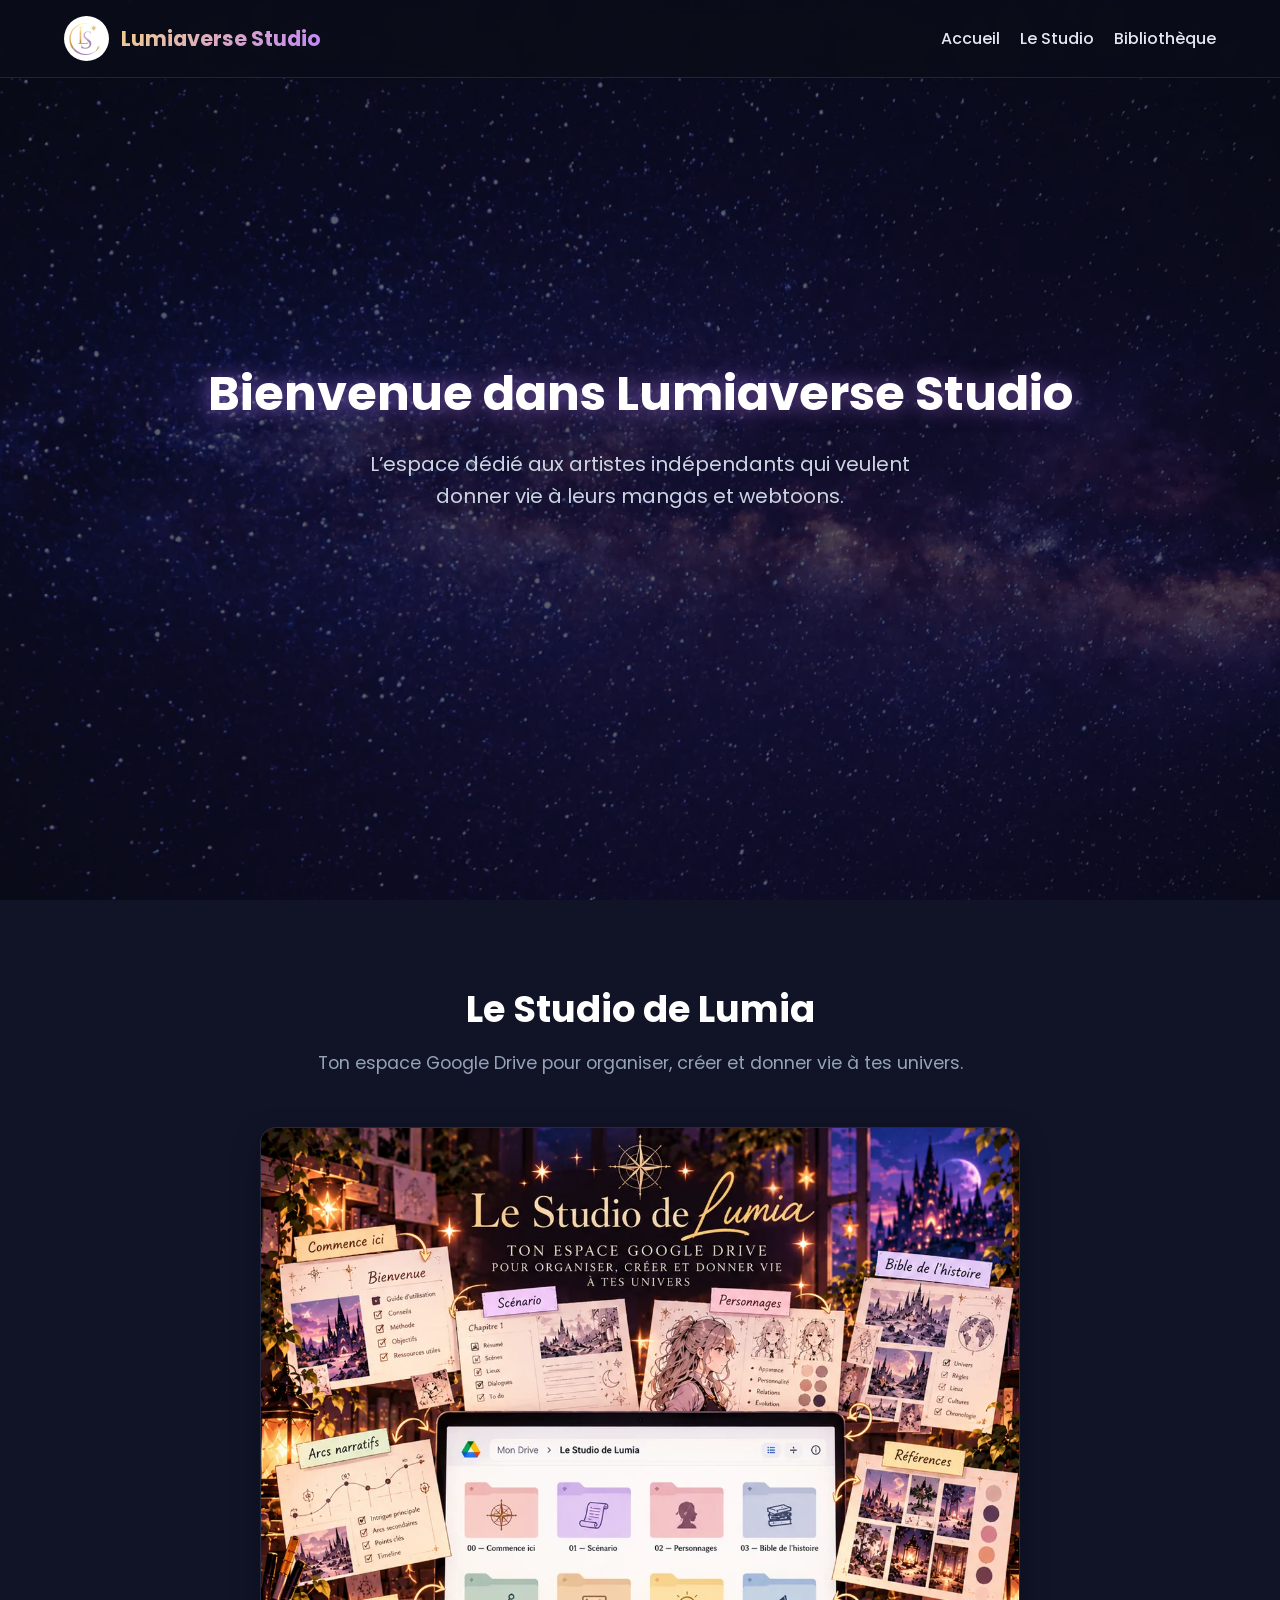
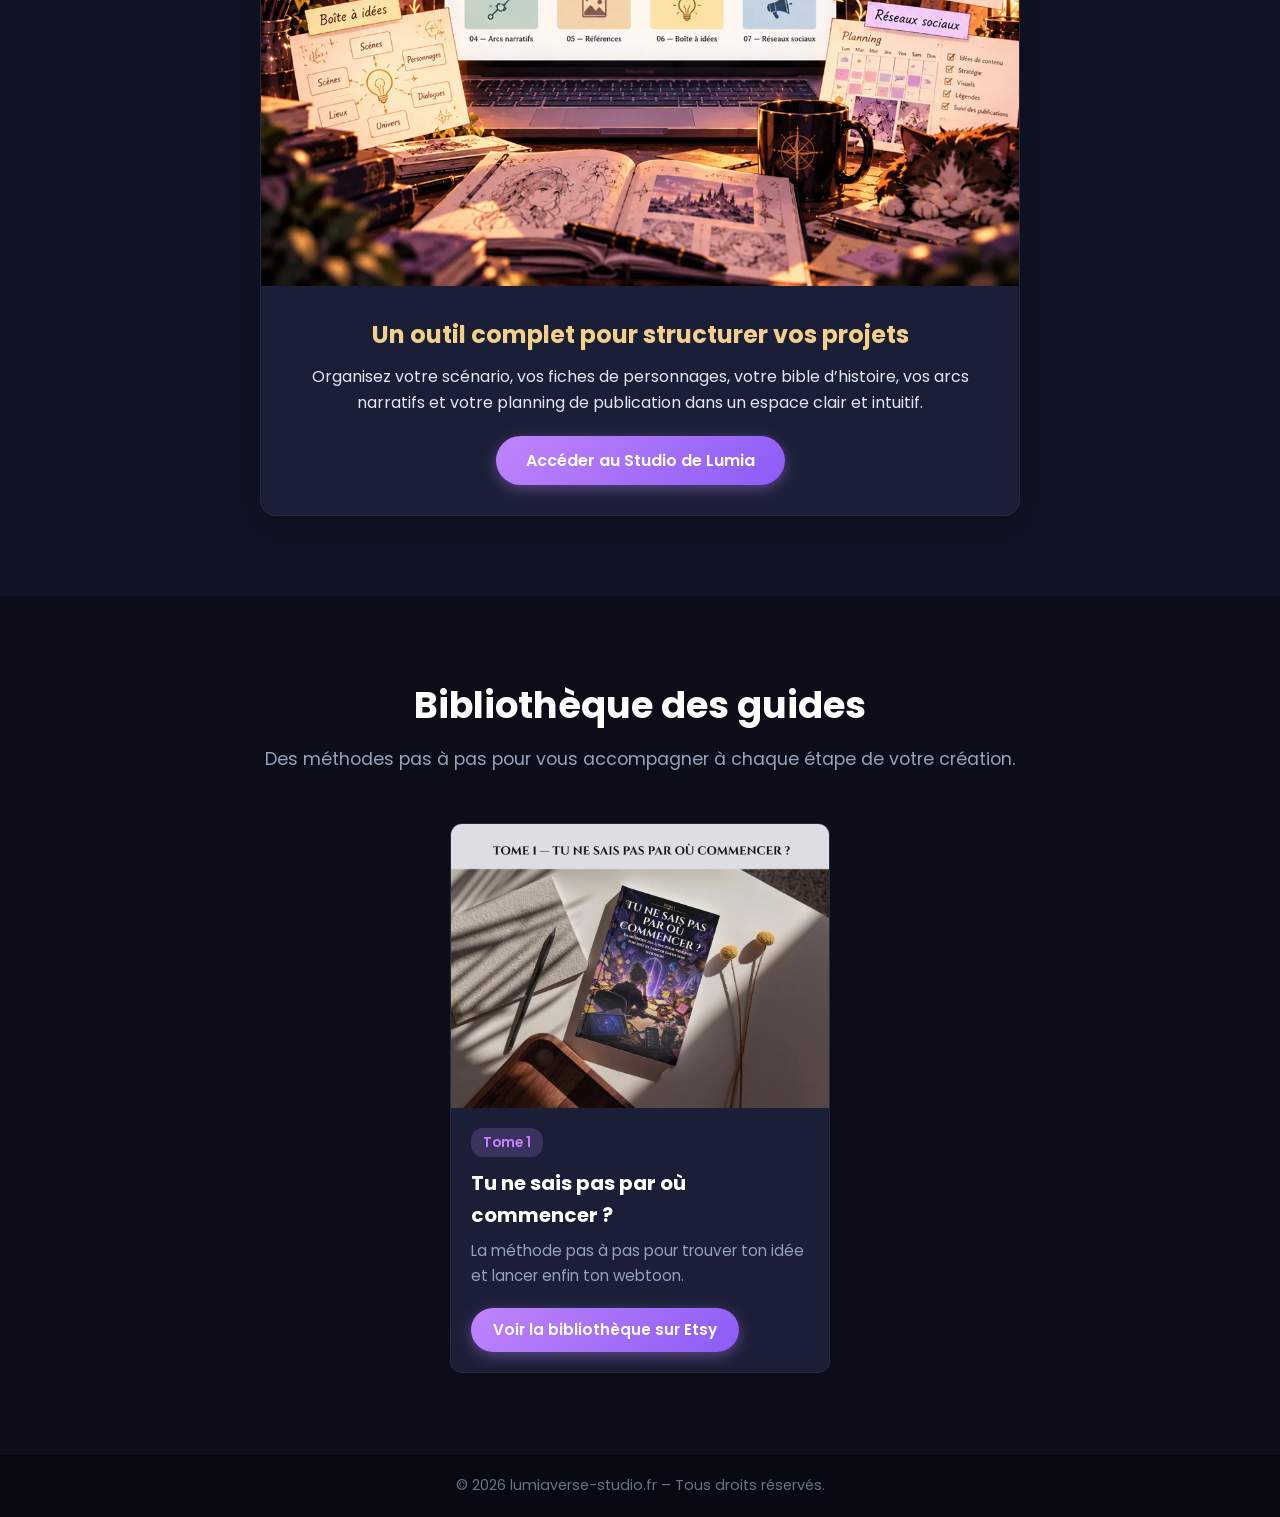
==== index.html @ 900a6fcc "Update index.html" ====
<!DOCTYPE html>
<html lang="fr">

<head>
  
<meta charset="UTF-8">
<meta name="viewport" content="width=device-width, initial-scale=1, viewport-fit=cover">
<title>Lumiaverse Studio – Ressources pour créateurs de manga et webtoon</title>
  <!-- Ligne à ajouter pour changer le favicon -->
<link rel="icon" type="image/png" href="Logo_Lumiaverse-Studio.png">
  <!-- ... le reste de vos styles ... -->
<link rel="preconnect" href="https://fonts.googleapis.com">
<link rel="preconnect" href="https://fonts.gstatic.com" crossorigin>
<link href="https://fonts.googleapis.com/css2?family=Poppins:wght@300;400;600;700&display=swap" rel="stylesheet">
<style>
/* Réinitialisation et styles de base */
* {
    margin: 0;
    padding: 0;
    box-sizing: border-box;
}

html { scroll-behavior: smooth; scroll-padding-top: 80px; }

body {
    font-family: 'Poppins', sans-serif;
    background-color: #0b0d19;
    color: #e2e8f0;
    line-height: 1.6;
}

/* En-tête */
.navbar {
    display: flex;
    justify-content: space-between;
    align-items: center;
    padding: 1rem 5%;
    padding-top: calc(1rem + env(safe-area-inset-top, 0px));
    background-color: rgba(11, 13, 25, 0.9);
    position: fixed;
    top: 0;
    width: 100%;
    z-index: 1000;
    backdrop-filter: blur(8px);
    border-bottom: 1px solid rgba(255, 255, 255, 0.1);
}

.logo-container {
    display: flex;
    align-items: center;
    gap: 12px;
}

.logo-img {
    background: #ffffff;
    width: 45px;
    height: 45px;
    border-radius: 50%;
    object-fit: cover;
}

.logo-text {
    font-size: 1.3rem;
    font-weight: 700;
    background: linear-gradient(135deg, #f3d08a, #c084fc);
    -webkit-background-clip: text;
    -webkit-text-fill-color: transparent;
}

.navbar nav ul {
    display: flex;
    list-style: none;
    gap: 20px;
}

.navbar nav a {
    color: #e2e8f0;
    text-decoration: none;
    font-weight: 500;
    transition: color 0.3s;
}

.navbar nav a:hover {
    color: #f3d08a;
}

/* Section Hero / Fond d'écran */
.hero-section {
    background-image: url('[data-uri]');
    background-size: cover;
    background-position: center;
    height: 100vh;
    display: flex;
    align-items: center;
    justify-content: center;
    position: relative;
    text-align: center;
}

.hero-overlay {
    background: rgba(11, 13, 25, 0.65);
    width: 100%;
    height: 100%;
    display: flex;
    align-items: center;
    justify-content: center;
    padding: 0 20px;
}

.hero-content h1 {
    font-size: 3rem;
    margin-bottom: 1rem;
    color: #ffffff;
    text-shadow: 0 0 20px rgba(192, 132, 252, 0.5);
}

.hero-content p {
    font-size: 1.25rem;
    max-width: 600px;
    margin: 0 auto 2rem auto;
    color: #cbd5e1;
}

.btn-primary {
    display: inline-block;
    padding: 12px 30px;
    background: linear-gradient(135deg, #c084fc, #8b5cf6);
    color: #ffffff;
    text-decoration: none;
    border-radius: 25px;
    font-weight: 600;
    box-shadow: 0 4px 15px rgba(192, 132, 252, 0.4);
    transition: transform 0.3s, box-shadow 0.3s;
}

.btn-primary:hover {
    transform: translateY(-2px);
    box-shadow: 0 6px 20px rgba(192, 132, 252, 0.6);
}

/* Layout général */
.container {
    max-width: 1200px;
    margin: 0 auto;
    padding: 80px 20px;
}

.section-title {
    text-align: center;
    margin-bottom: 50px;
}

.section-title h2 {
    font-size: 2.3rem;
    color: #ffffff;
    margin-bottom: 10px;
}

.section-title p {
    color: #94a3b8;
    font-size: 1.1rem;
}

/* Section Studio de Lumia */
.studio-section {
    background-color: #111427;
}

.studio-card {
    background: #1a1e36;
    border-radius: 16px;
    overflow: hidden;
    box-shadow: 0 10px 30px rgba(0, 0, 0, 0.3);
    border: 1px solid rgba(255, 255, 255, 0.05);
}

.studio-img {
    width: 100%;
    height: auto;
    display: block;
}

.studio-desc {
    padding: 30px;
    text-align: center;
}

.studio-desc h3 {
    font-size: 1.5rem;
    color: #f3d08a;
    margin-bottom: 10px;
}

/* Section Bibliothèque */
.books-grid {
    display: flex;
    justify-content: center;
    gap: 30px;
    flex-wrap: wrap;
}

.book-card {
    background: #1a1e36;
    border-radius: 12px;
    overflow: hidden;
    max-width: 380px;
    border: 1px solid rgba(255, 255, 255, 0.05);
    transition: transform 0.3s;
}

.book-card:hover {
    transform: translateY(-5px);
}

.book-img-wrapper {
    width: 100%;
    overflow: hidden;
}

.book-img {
    width: 100%;
    height: auto;
    display: block;
}

.book-info {
    padding: 20px;
}

.book-tag {
    display: inline-block;
    background-color: rgba(192, 132, 252, 0.2);
    color: #c084fc;
    padding: 4px 12px;
    border-radius: 12px;
    font-size: 0.85rem;
    margin-bottom: 10px;
    font-weight: 600;
}

.book-info h3 {
    font-size: 1.25rem;
    color: #ffffff;
    margin-bottom: 8px;
}

.book-info p {
    color: #94a3b8;
    font-size: 0.95rem;
}

/* Footer */
footer {
    text-align: center;
    padding: 20px;
    background-color: #070811;
    color: #64748b;
    font-size: 0.9rem;
    border-top: 1px solid rgba(255, 255, 255, 0.05);
}

:root { box-sizing: border-box; }
.library-section { background-color: #0b0d19; }
.studio-card { max-width: 760px; margin: 0 auto; }
a:focus-visible { outline: 2px solid #f3d08a; outline-offset: 3px; }

@media (max-width: 640px) {
    .logo-text { display: none; }
    .navbar nav ul { gap: 14px; font-size: 0.9rem; }
    .hero-content h1 { font-size: 2.1rem; }
    .hero-content p { font-size: 1.05rem; }
    .container { padding: 60px 16px; }
    .section-title h2 { font-size: 1.8rem; }
}
@media (prefers-reduced-motion: reduce) {
    html { scroll-behavior: auto; }
    * { transition: none !important; }
}

.btn-cta { margin-top: 20px; }
.book-info .btn-cta { padding: 10px 22px; font-size: 0.95rem; }
</style>
</head>
<body>
<header class="navbar">
<!-- logo tête --> 
      <div class="logo-container">
    <img src="[data-uri]" alt="Logo Lumiaverse Studio" class="logo-img">
    <span class="logo-text">Lumiaverse Studio</span>
  </div>
  <nav>
    <ul>
      <li><a href="#accueil">Accueil</a></li>
      <li><a href="#studio">Le Studio</a></li>
      <li><a href="#bibliotheque">Bibliothèque</a></li>
    </ul>
  </nav>
</header>

<section id="accueil" class="hero-section">
  <div class="hero-overlay">
    <div class="hero-content">
      <h1>Bienvenue dans Lumiaverse Studio</h1>
      <p>L’espace dédié aux artistes indépendants qui veulent donner vie à leurs mangas et webtoons.</p>
    </div>
  </div>
</section>

<section id="studio" class="studio-section">
  <div class="container">
    <div class="section-title">
      <h2>Le Studio de Lumia</h2>
      <p>Ton espace Google Drive pour organiser, créer et donner vie à tes univers.</p>
    </div>
    <div class="studio-card">
      <img src="[data-uri]" alt="Le Studio de Lumia : dossiers Google Drive pour le scénario, les personnages, la bible de l’histoire et les références" class="studio-img" loading="lazy">
      <div class="studio-desc">
        <h3>Un outil complet pour structurer vos projets</h3>
        <p>Organisez votre scénario, vos fiches de personnages, votre bible d’histoire, vos arcs narratifs et votre planning de publication dans un espace clair et intuitif.</p>
        <a href="https://lumiaverse-studio.systeme.io/b69e0496-dc5f0b18" class="btn-primary btn-cta" target="_blank" rel="noopener">Accéder au Studio de Lumia</a>
      </div>
    </div>
  </div>
</section>

<section id="bibliotheque" class="library-section">
  <div class="container">
    <div class="section-title">
      <h2>Bibliothèque des guides</h2>
      <p>Des méthodes pas à pas pour vous accompagner à chaque étape de votre création.</p>
    </div>
    <div class="books-grid">
      <div class="book-card">
        <div class="book-img-wrapper">
          <img src="[data-uri]" alt="Tome 1 : Tu ne sais pas par où commencer ?" class="book-img" loading="lazy">
        </div>
        <div class="book-info">
          <span class="book-tag">Tome 1</span>
          <h3>Tu ne sais pas par où commencer ?</h3>
          <p>La méthode pas à pas pour trouver ton idée et lancer enfin ton webtoon.</p>
          <a href="https://www.etsy.com/fr/shop/LumiaverseAcademy?ref=shop_profile&amp;listing_id=4604335558" class="btn-primary btn-cta" target="_blank" rel="noopener">Voir la bibliothèque sur Etsy</a>
        </div>
      </div>
    </div>
  </div>
</section>

<footer>
  <p>&copy; 2026 lumiaverse-studio.fr – Tous droits réservés.</p>
</footer>
</body>
</html>
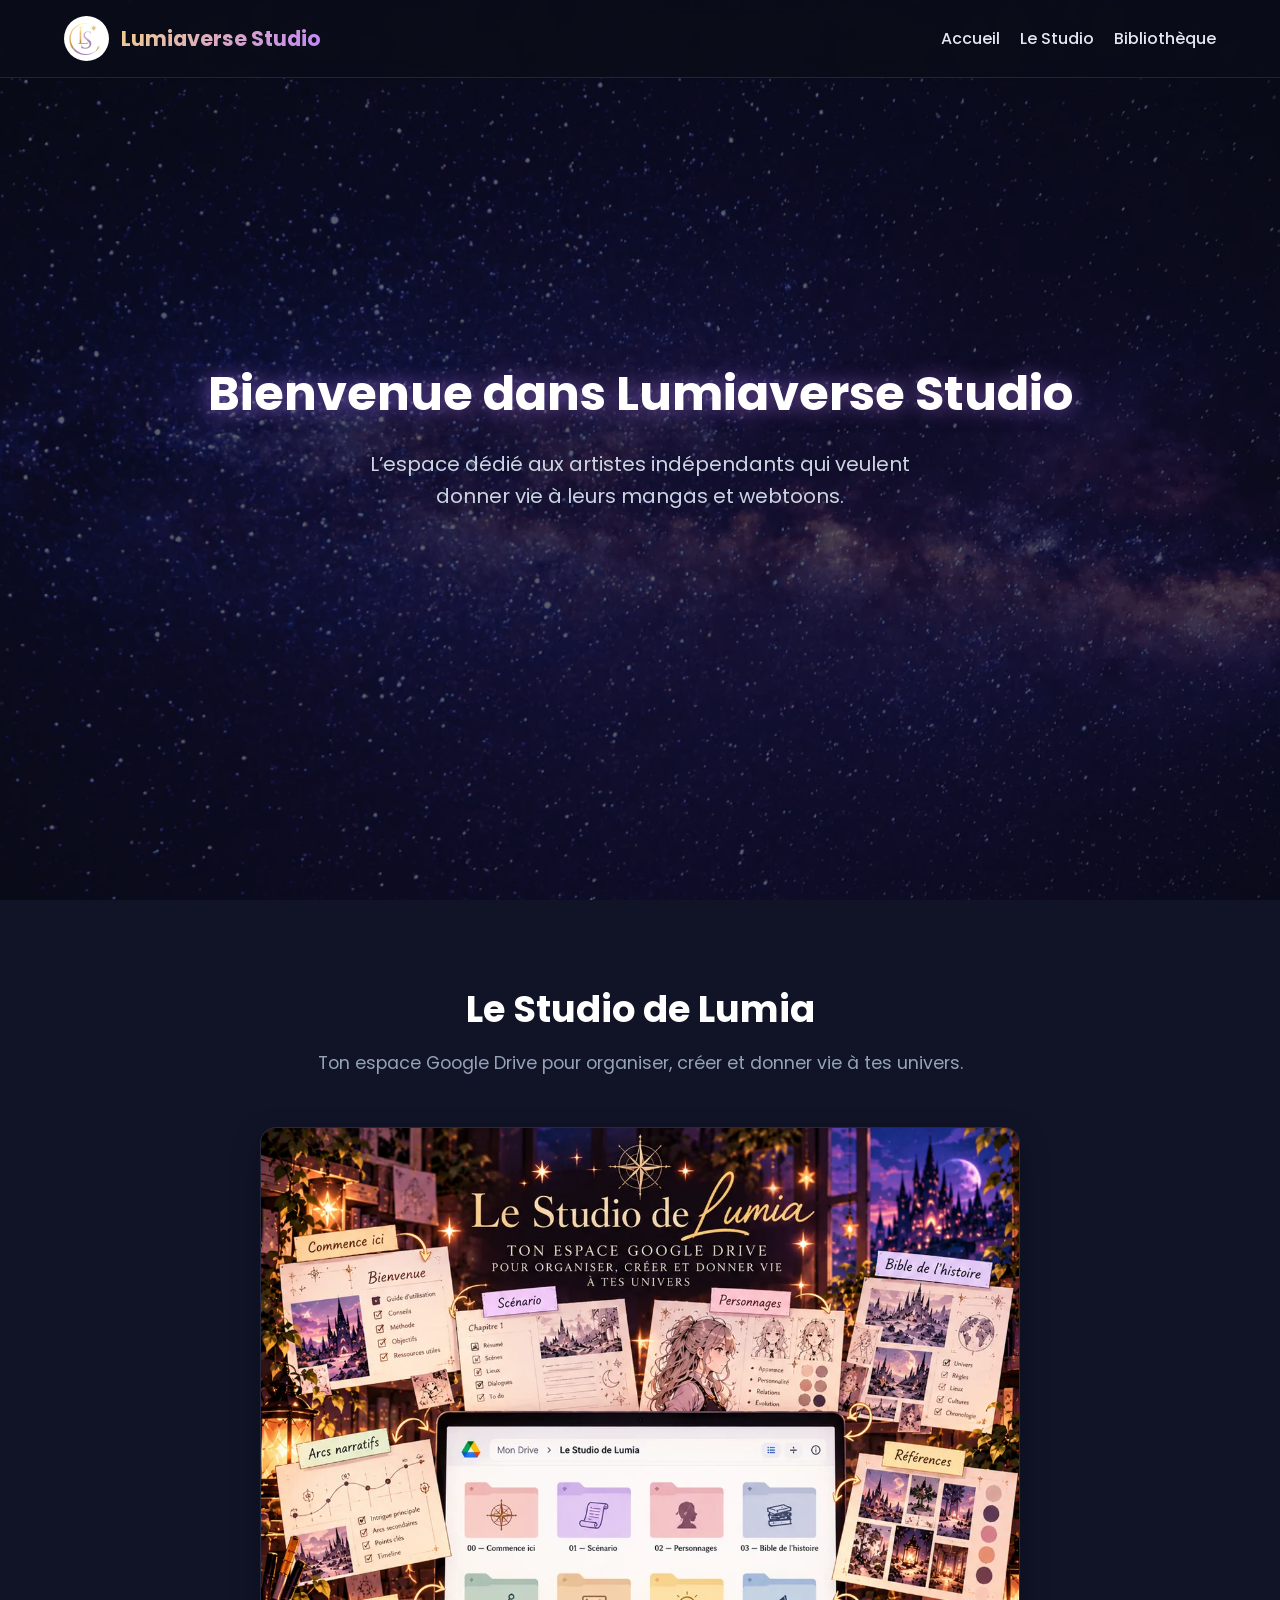
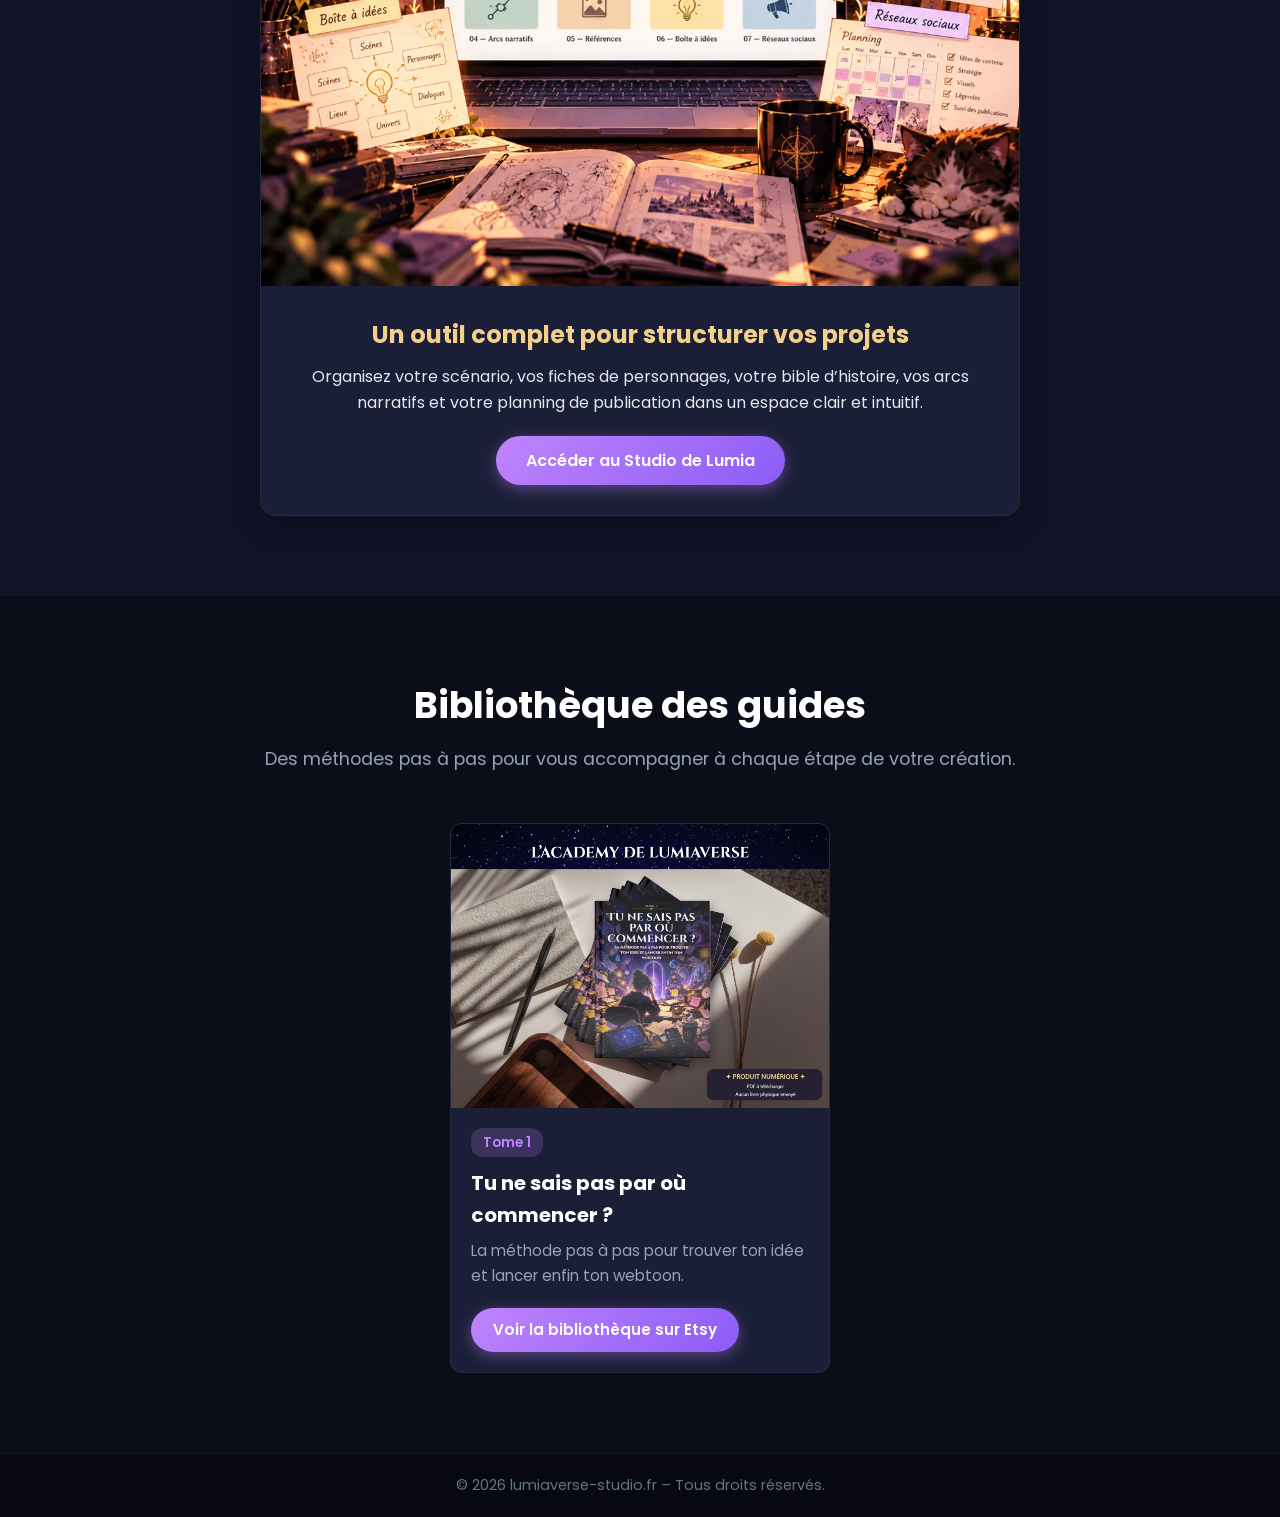
==== commit 1d00a79e: "Update index.html" ====
--- a/index.html
+++ b/index.html
@@ -332,7 +332,7 @@
     <div class="books-grid">
       <div class="book-card">
         <div class="book-img-wrapper">
-          <img src="[data-uri]" alt="Tome 1 : Tu ne sais pas par où commencer ?" class="book-img" loading="lazy">
+          <img src="L-Academy-Lumiaverse.png" alt="Tome 1 : Tu ne sais pas par où commencer ?" class="book-img" loading="lazy">
         </div>
         <div class="book-info">
           <span class="book-tag">Tome 1</span>
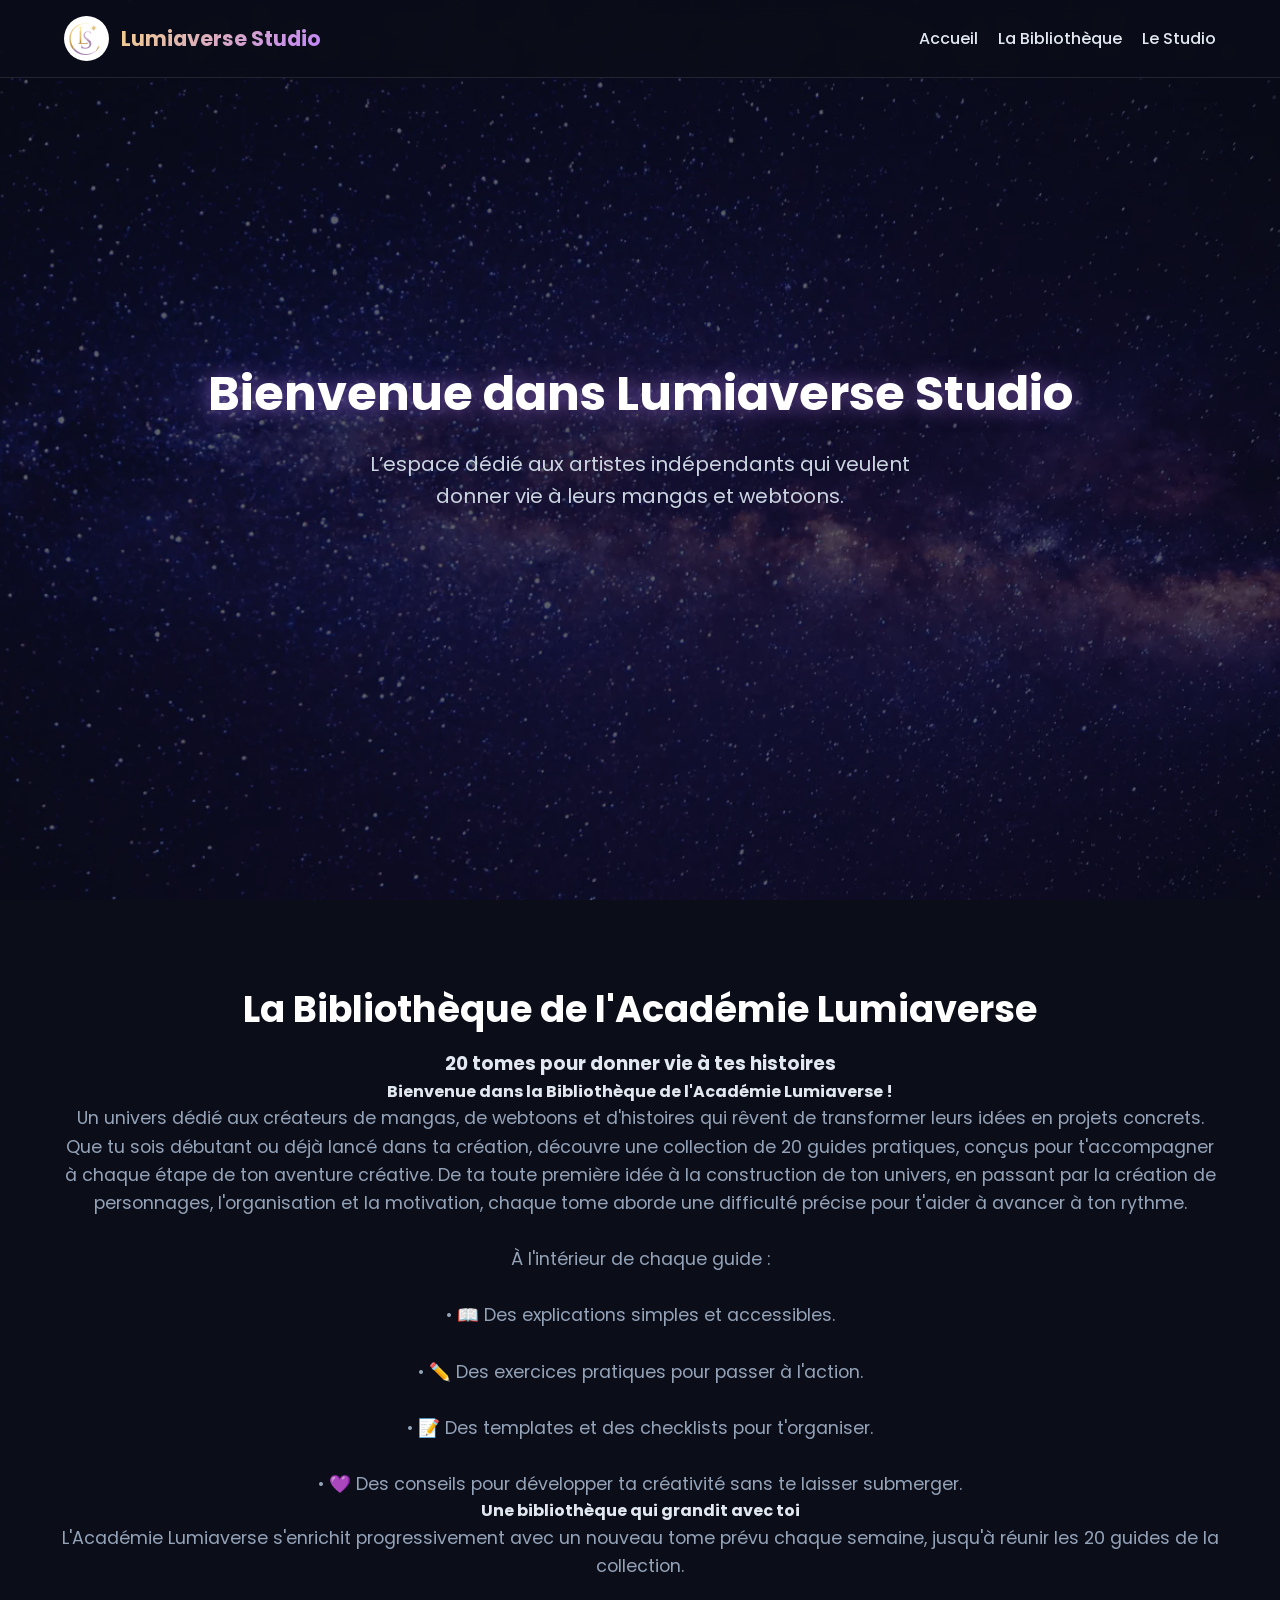
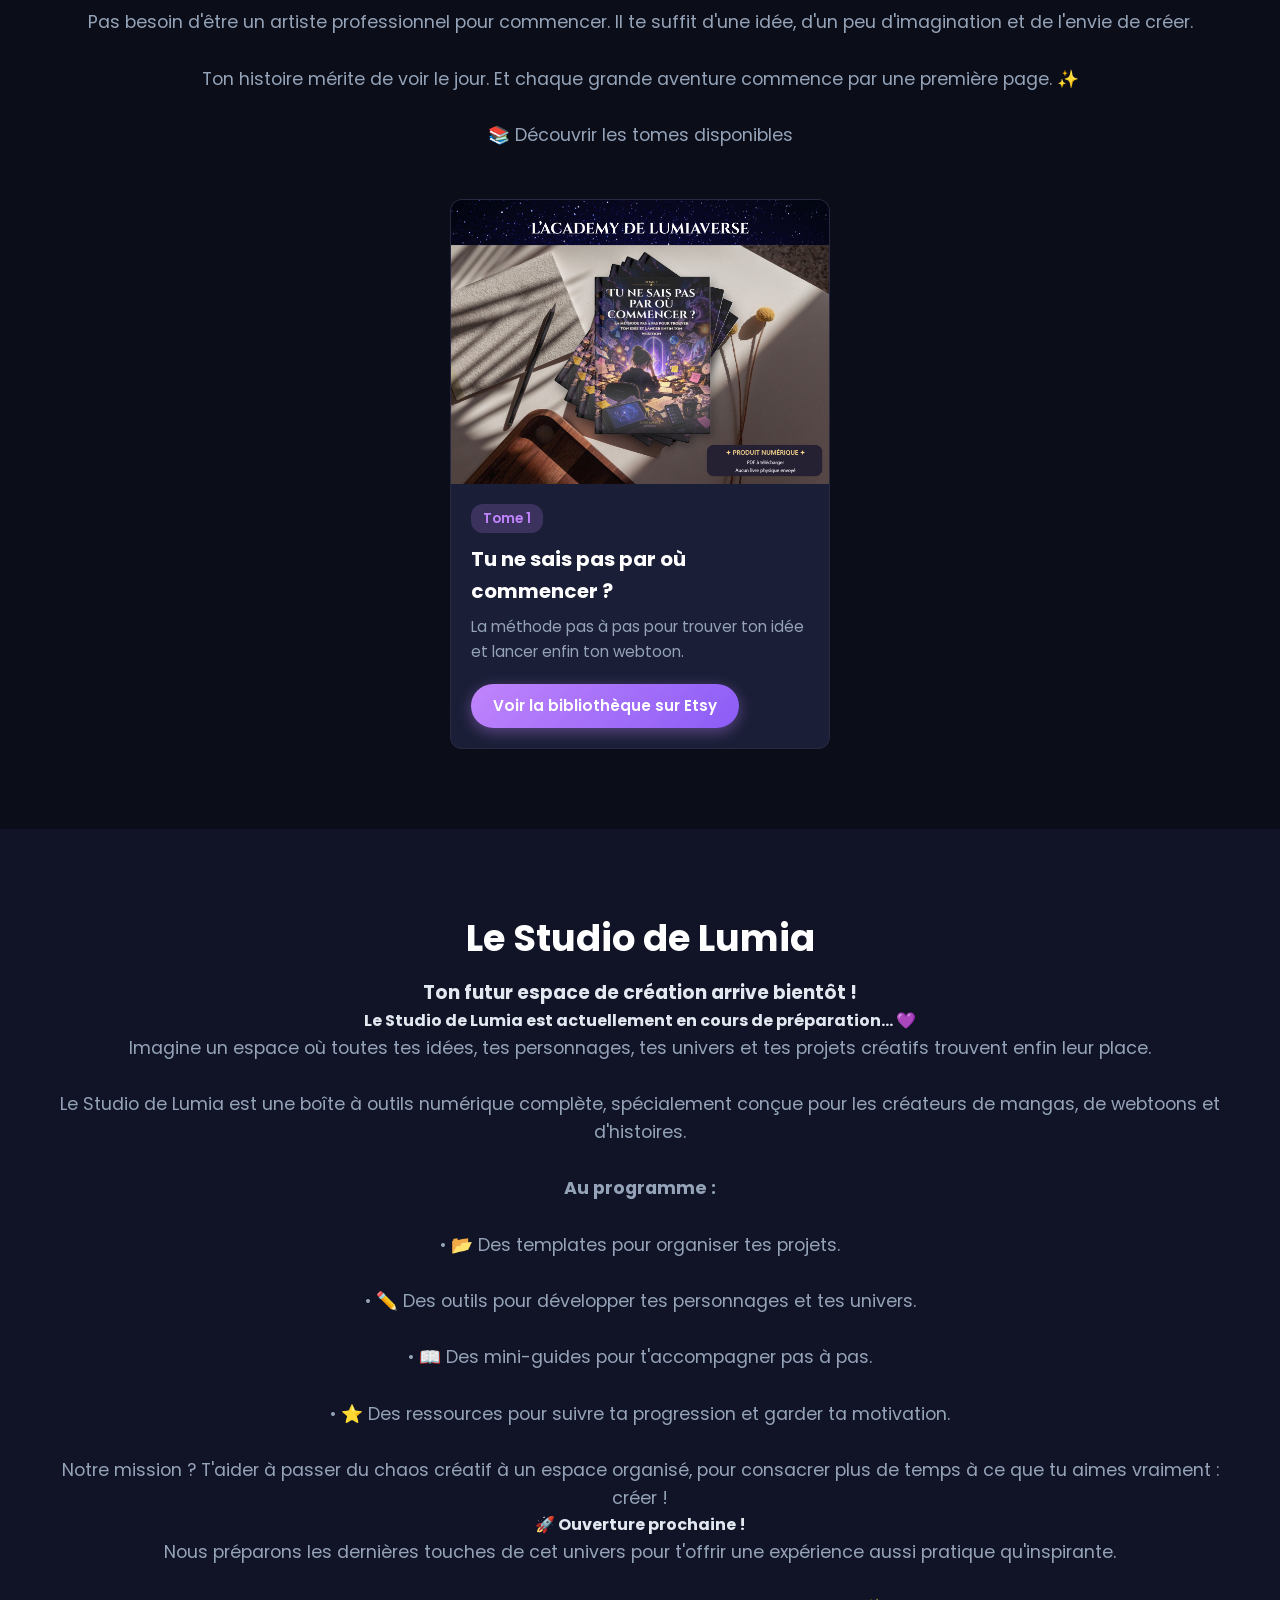
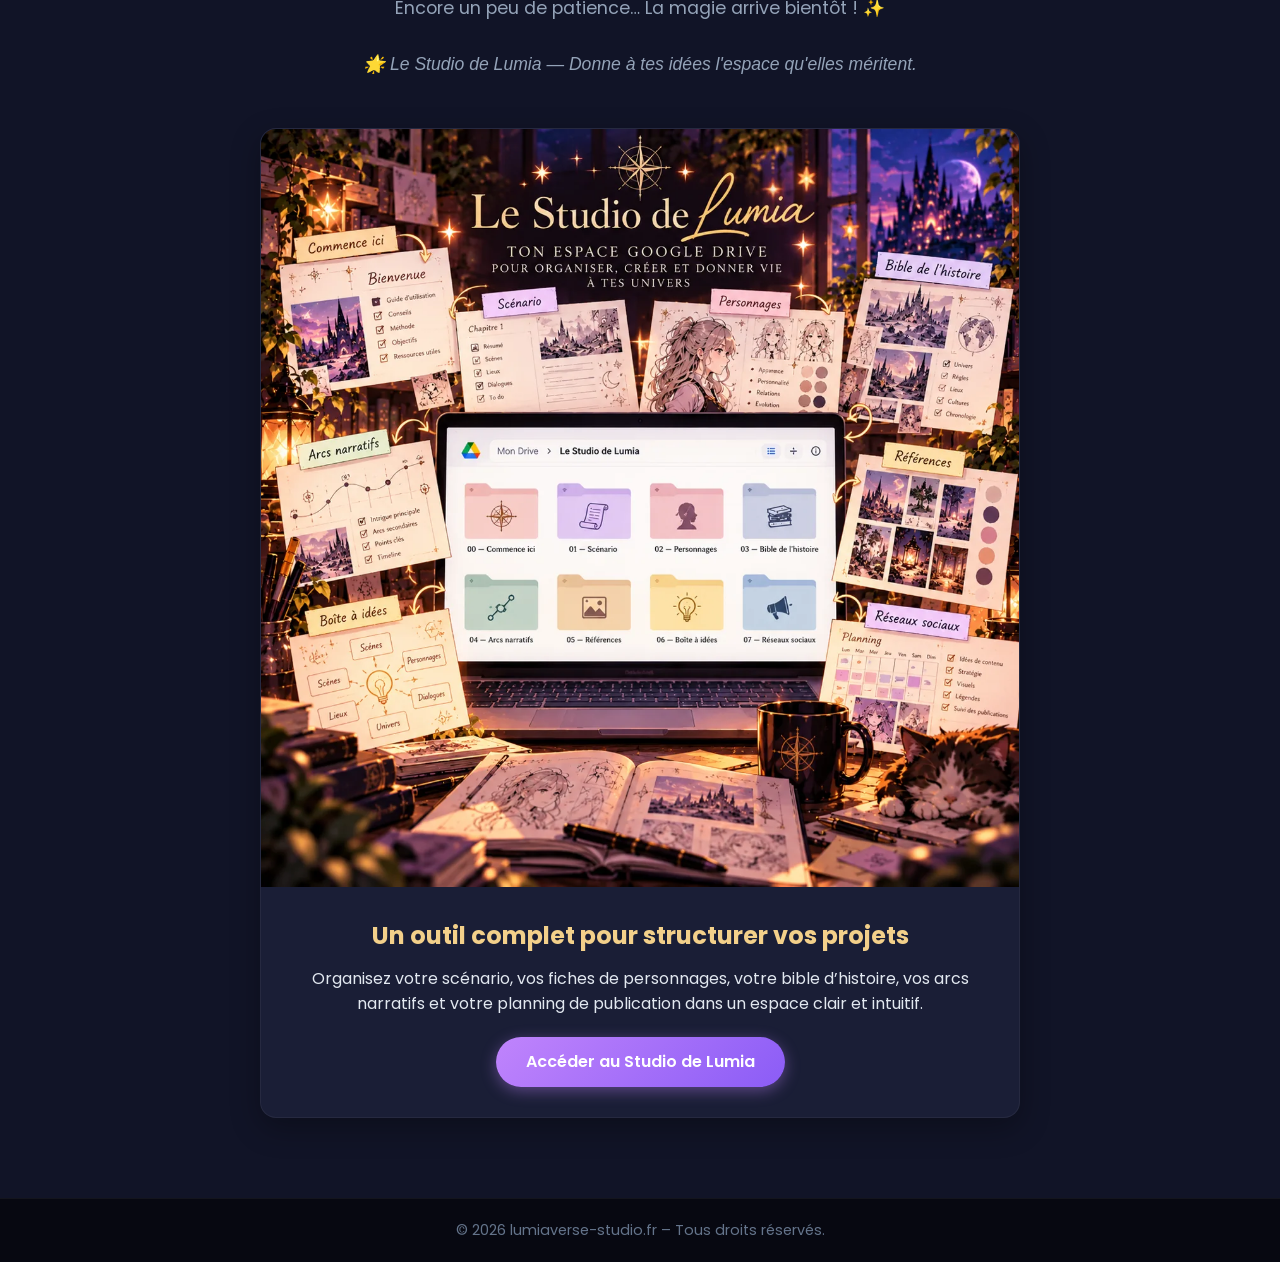
==== commit f65cadec: "Update index.html" ====
--- a/index.html
+++ b/index.html
@@ -291,8 +291,8 @@
   <nav>
     <ul>
       <li><a href="#accueil">Accueil</a></li>
+      <li><a href="#bibliotheque">La Bibliothèque</a></li>
       <li><a href="#studio">Le Studio</a></li>
-      <li><a href="#bibliotheque">Bibliothèque</a></li>
     </ul>
   </nav>
 </header>
@@ -305,29 +305,32 @@
     </div>
   </div>
 </section>
-
-<section id="studio" class="studio-section">
-  <div class="container">
-    <div class="section-title">
-      <h2>Le Studio de Lumia</h2>
-      <p>Ton espace Google Drive pour organiser, créer et donner vie à tes univers.</p>
-    </div>
-    <div class="studio-card">
-      <img src="[data-uri]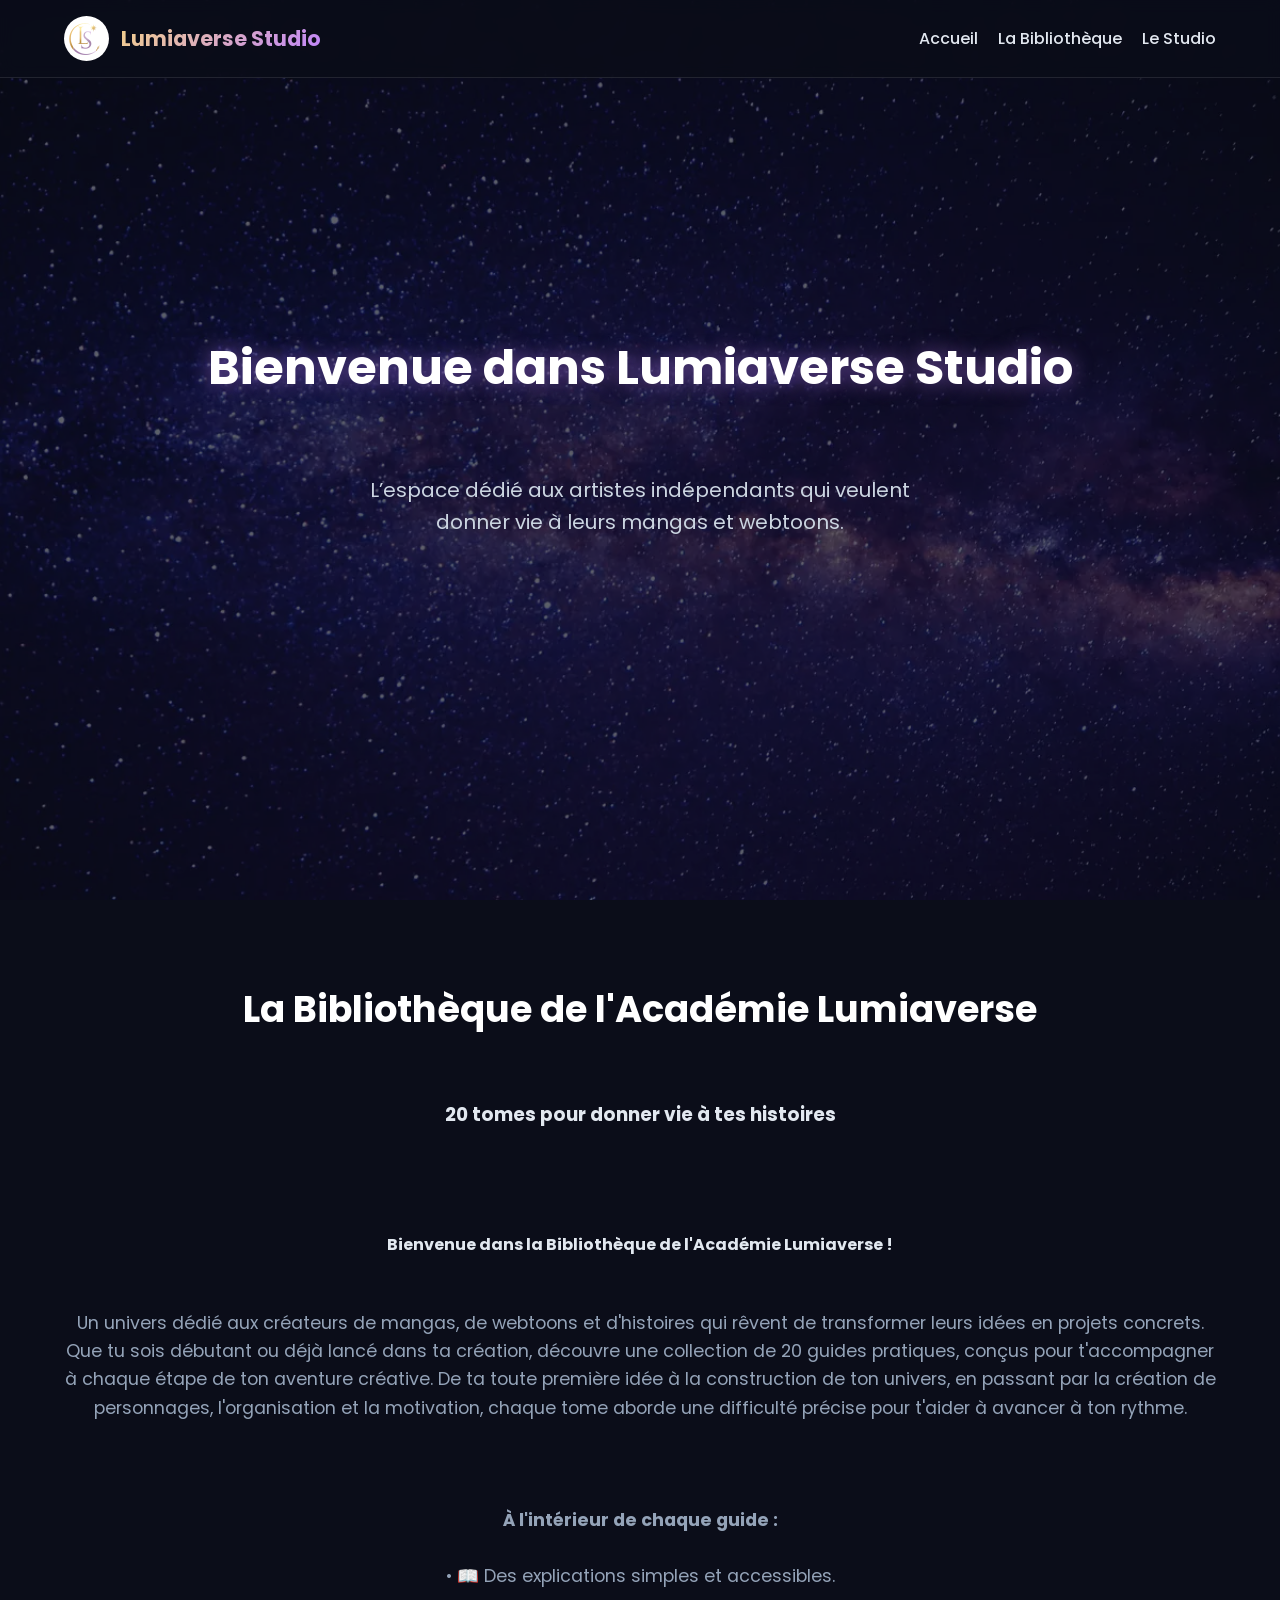
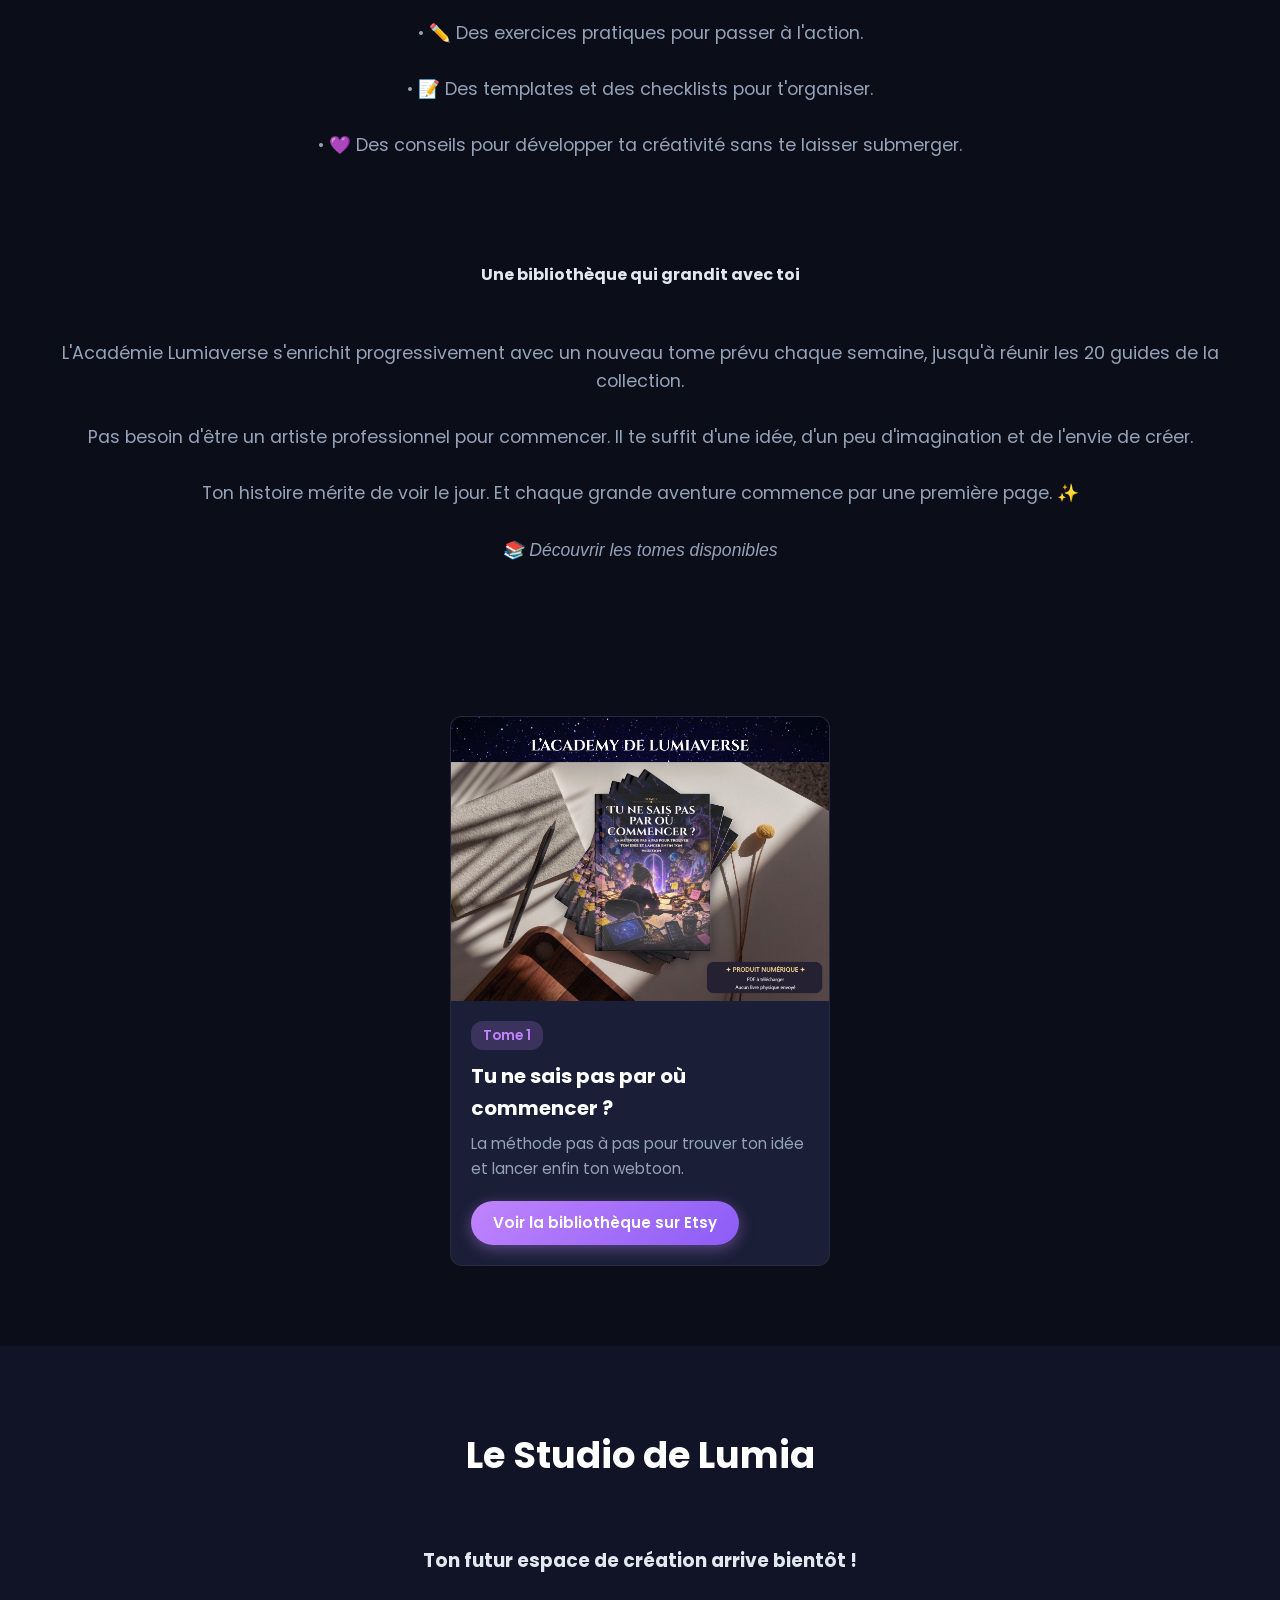
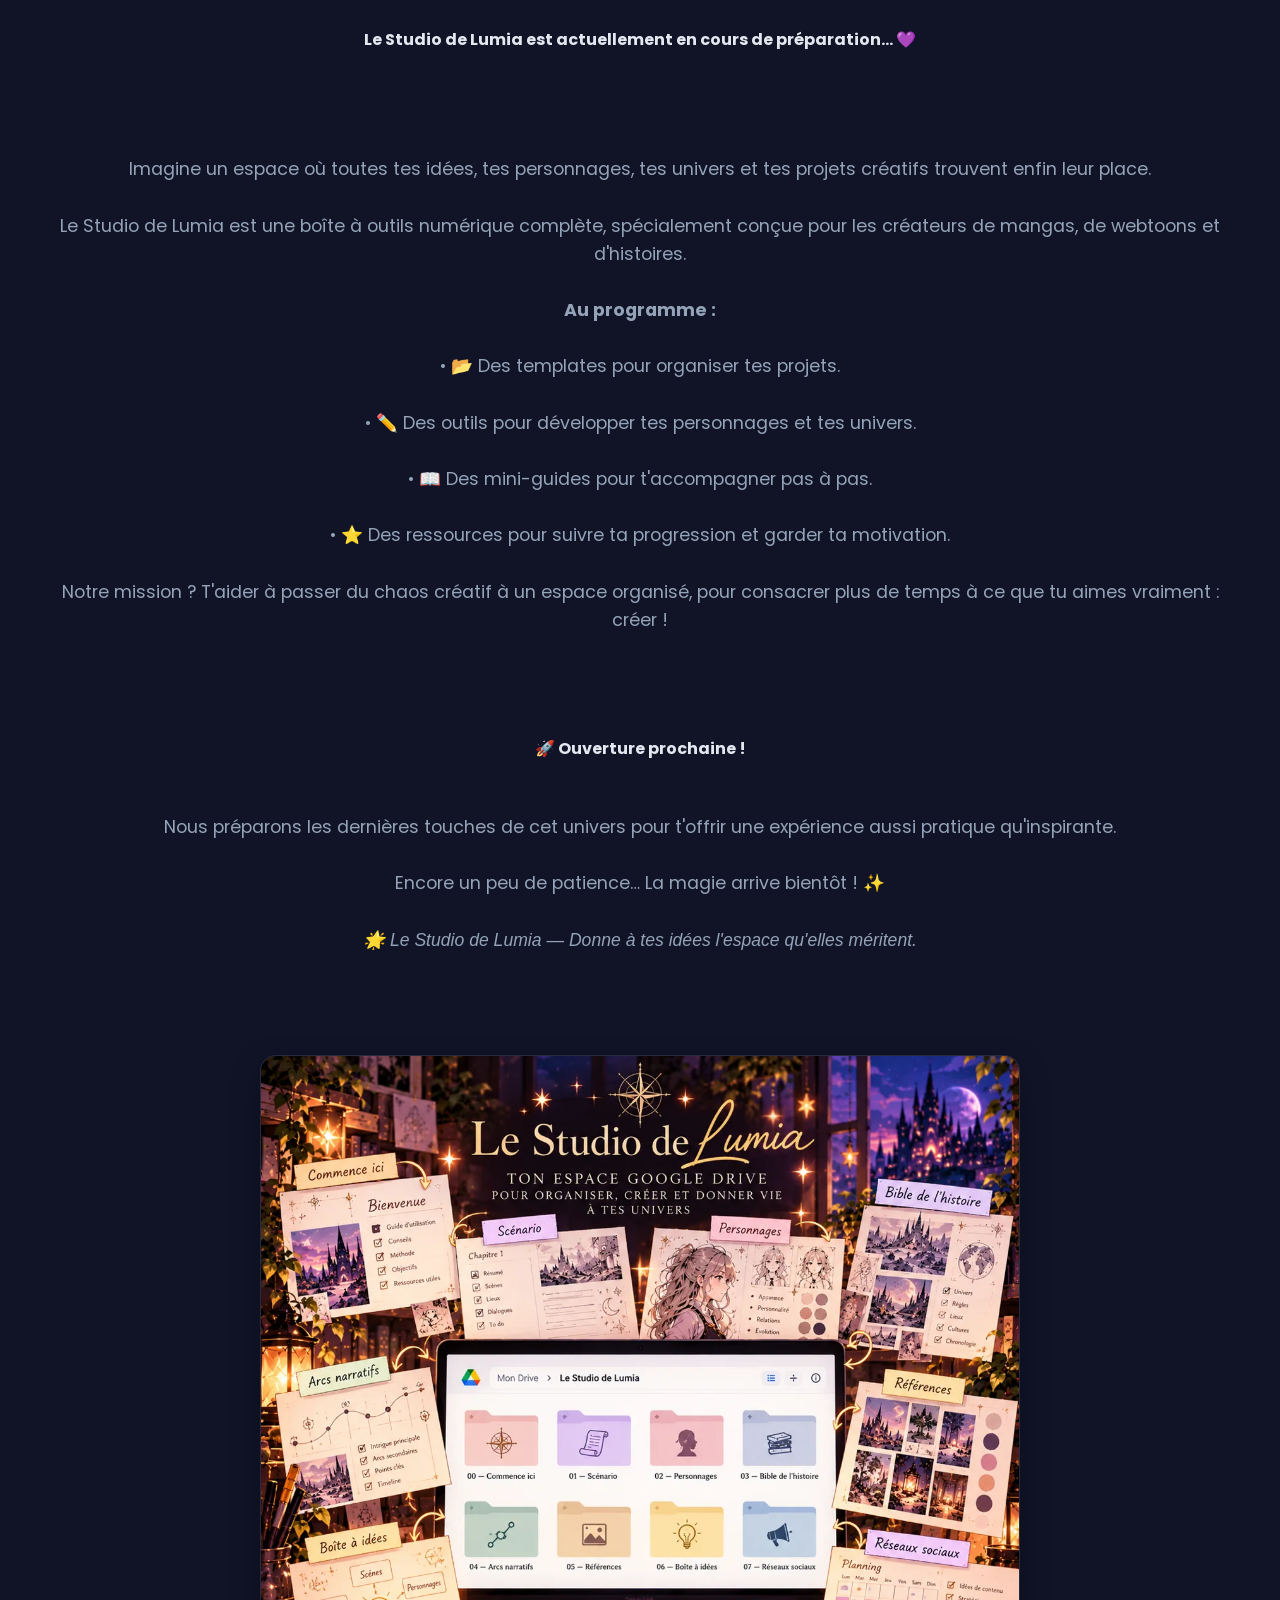
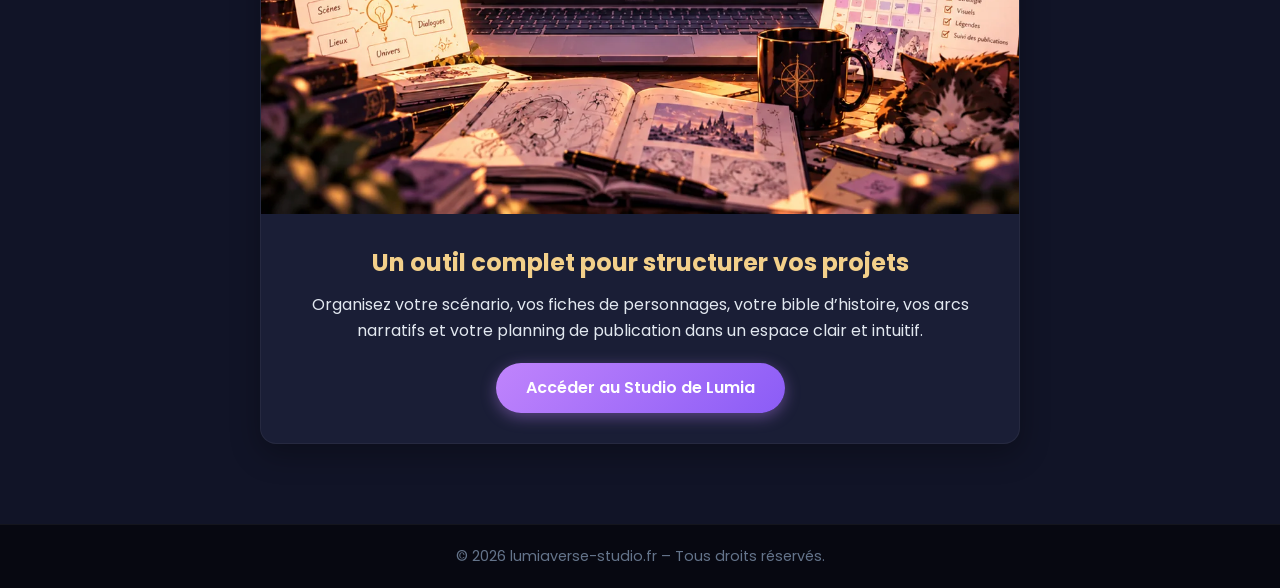
==== commit b4e64131: "Update index.html" ====
--- a/index.html
+++ b/index.html
@@ -301,6 +301,7 @@
   <div class="hero-overlay">
     <div class="hero-content">
       <h1>Bienvenue dans Lumiaverse Studio</h1>
+      <br><br>
       <p>L’espace dédié aux artistes indépendants qui veulent donner vie à leurs mangas et webtoons.</p>
     </div>
   </div>
@@ -310,11 +311,14 @@
   <div class="container">
     <div class="section-title">
       <h2>La Bibliothèque de l'Académie Lumiaverse</h2>
+      <br><br>
       <h3>20 tomes pour donner vie à tes histoires</h3>
+      <br><br><br><br>
       <h4>Bienvenue dans la Bibliothèque de l'Académie Lumiaverse !</h4>
+      <br><br>
       <p>Un univers dédié aux créateurs de mangas, de webtoons et d'histoires qui rêvent de transformer leurs idées en projets concrets. Que tu sois débutant ou déjà lancé dans ta création, découvre une collection de 20 guides pratiques, conçus pour t'accompagner à chaque étape de ton aventure créative. De ta toute première idée à la construction de ton univers, en passant par la création de personnages, l'organisation et la motivation, chaque tome aborde une difficulté précise pour t'aider à avancer à ton rythme.
-<br><br> 
-        À l'intérieur de chaque guide :
+<br><br> <br><br>
+        <strong>À l'intérieur de chaque guide :</strong>
         <br><br>
 • 📖 Des explications simples et accessibles.
         <br><br>
@@ -323,14 +327,17 @@
 • 📝 Des templates et des checklists pour t'organiser.
         <br><br>
 • 💜 Des conseils pour développer ta créativité sans te laisser submerger.</p>
-      <h4>Une bibliothèque qui grandit avec toi</h4>
+      <br><br><br><br>
+      <h4>Une bibliothèque qui grandit avec toi</h4> 
+      <br><br>
       <p>L'Académie Lumiaverse s'enrichit progressivement avec un nouveau tome prévu chaque semaine, jusqu'à réunir les 20 guides de la collection.
 <br><br>
 Pas besoin d'être un artiste professionnel pour commencer. Il te suffit d'une idée, d'un peu d'imagination et de l'envie de créer.
 <br><br>
 Ton histoire mérite de voir le jour. Et chaque grande aventure commence par une première page. ✨
 <br><br>
-📚 Découvrir les tomes disponibles</p>
+<em>📚 Découvrir les tomes disponibles</em></p>
+      <br><br><br><br>
     </div>
     <div class="books-grid">
       <div class="book-card">
@@ -352,8 +359,11 @@
   <div class="container">
     <div class="section-title">
       <h2>Le Studio de Lumia</h2>
+      <br><br>
       <h3>Ton futur espace de création arrive bientôt !</h3>
+      <br><br>
       <h4>Le Studio de Lumia est actuellement en cours de préparation… 💜</h4>
+      <br><br><br><br>
       <p> Imagine un espace où toutes tes idées, tes personnages, tes univers et tes projets créatifs trouvent enfin leur place.
 <br><br>
 Le Studio de Lumia est une boîte à outils numérique complète, spécialement conçue pour les créateurs de mangas, de webtoons et d'histoires.
@@ -369,12 +379,15 @@
 • ⭐ Des ressources pour suivre ta progression et garder ta motivation.
 <br><br>
 Notre mission ? T'aider à passer du chaos créatif à un espace organisé, pour consacrer plus de temps à ce que tu aimes vraiment : créer !</p>
+      <br><br> <br><br>
       <h4>🚀 Ouverture prochaine !</h4>
+      <br><br>
       <p>Nous préparons les dernières touches de cet univers pour t'offrir une expérience aussi pratique qu'inspirante.
 <br><br>
 Encore un peu de patience… La magie arrive bientôt ! ✨
 <br><br>
 <em>🌟 Le Studio de Lumia — Donne à tes idées l'espace qu'elles méritent.</em></p>
+      <br><br>
     </div>
     <div class="studio-card">
       <img src="[data-uri]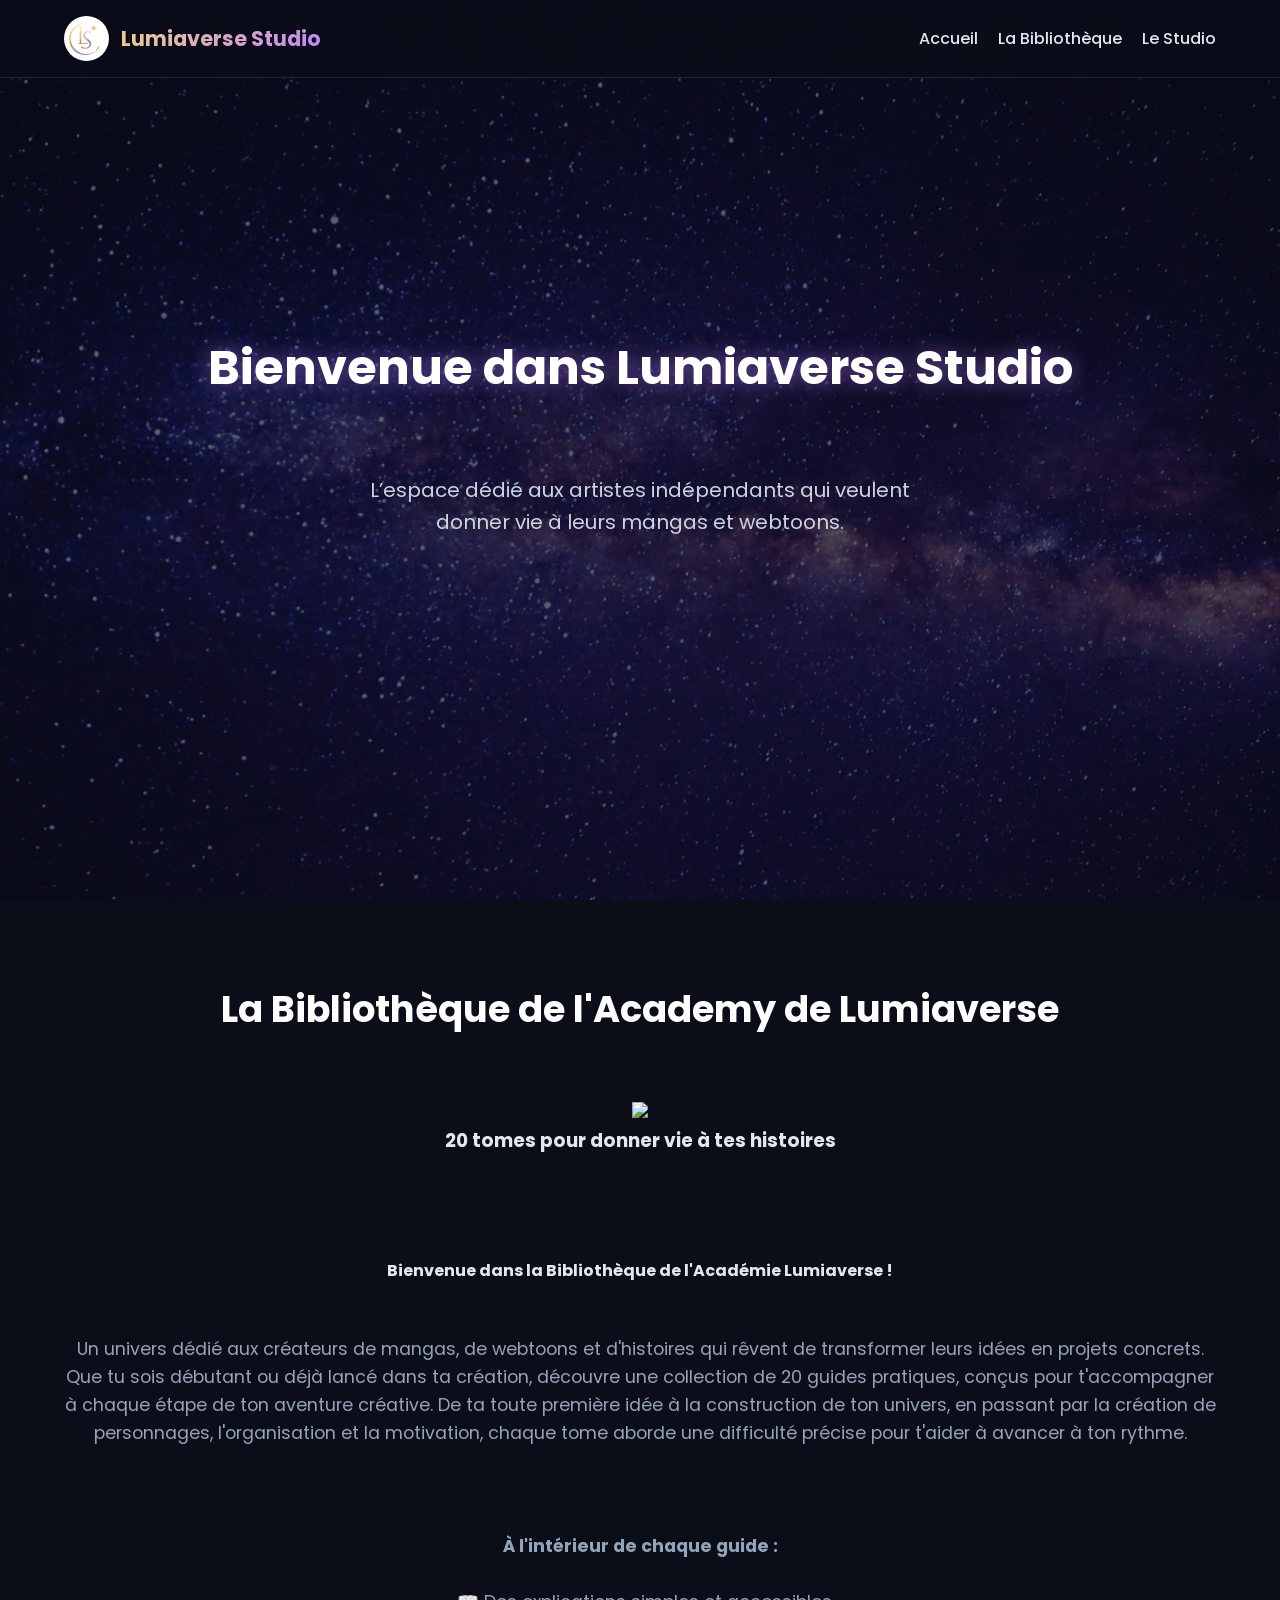
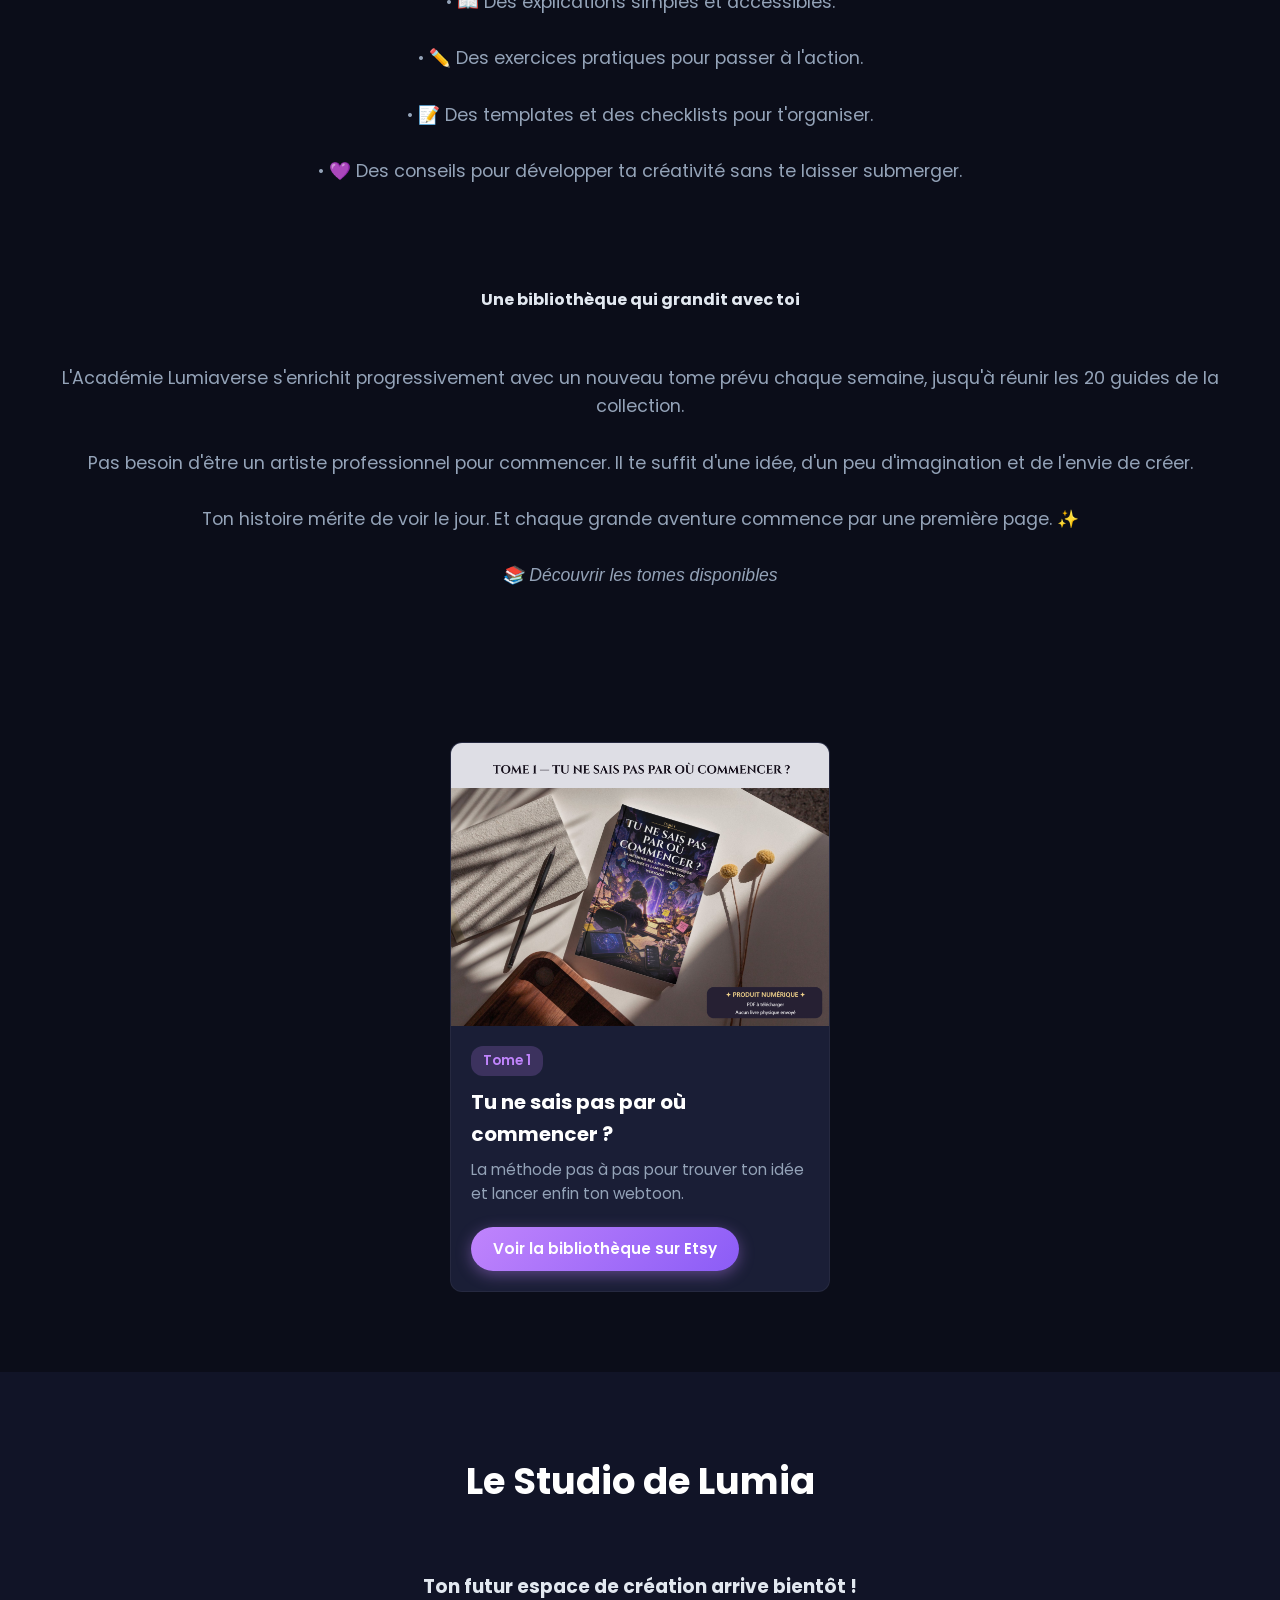
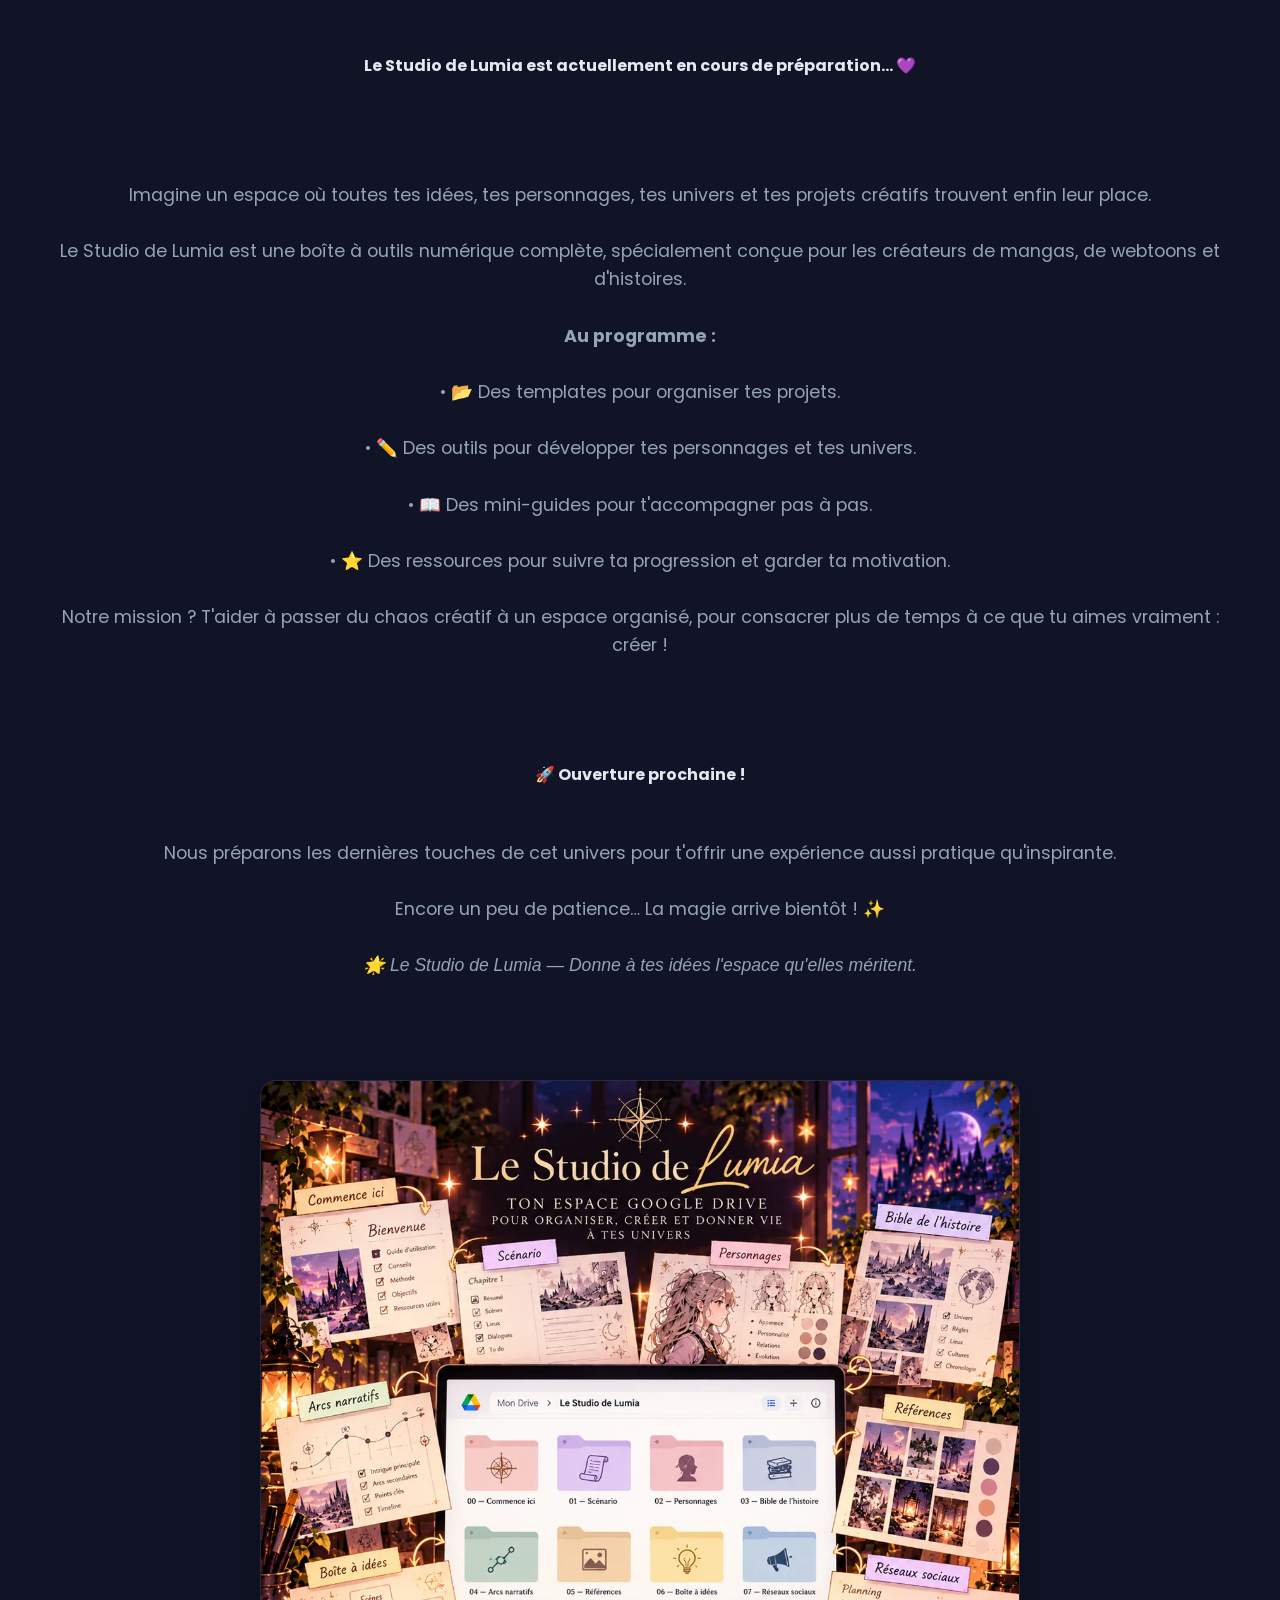
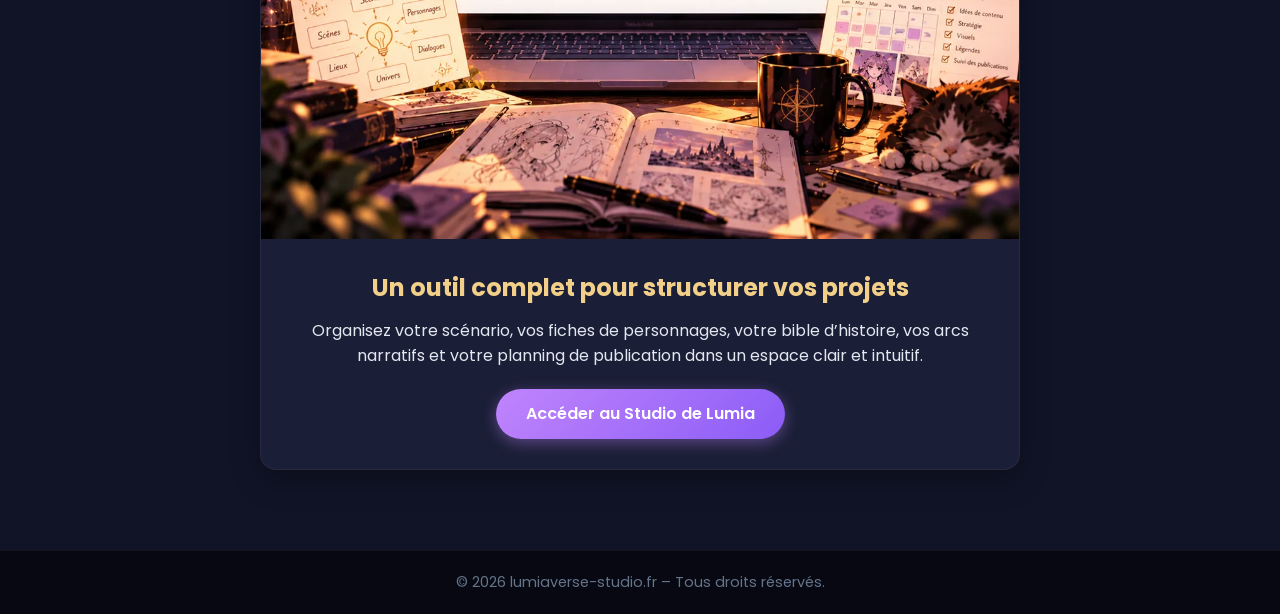
==== commit cbdf0491: "Update index.html" ====
--- a/index.html
+++ b/index.html
@@ -310,8 +310,9 @@
 <section id="bibliotheque" class="library-section">
   <div class="container">
     <div class="section-title">
-      <h2>La Bibliothèque de l'Académie Lumiaverse</h2>
-      <br><br>
+      <h2>La Bibliothèque de l'Academy de Lumiaverse</h2>
+      <br><br>
+      <img src="L'Academy-Lumiaverse.png"> 
       <h3>20 tomes pour donner vie à tes histoires</h3>
       <br><br><br><br>
       <h4>Bienvenue dans la Bibliothèque de l'Académie Lumiaverse !</h4>
@@ -342,7 +343,7 @@
     <div class="books-grid">
       <div class="book-card">
         <div class="book-img-wrapper">
-          <img src="L-Academy-Lumiaverse.png" alt="Tome 1 : Tu ne sais pas par où commencer ?" class="book-img" loading="lazy">
+          <img src="tome-1.png" alt="Tome 1 : Tu ne sais pas par où commencer ?" class="book-img" loading="lazy">
         </div>
         <div class="book-info">
           <span class="book-tag">Tome 1</span>
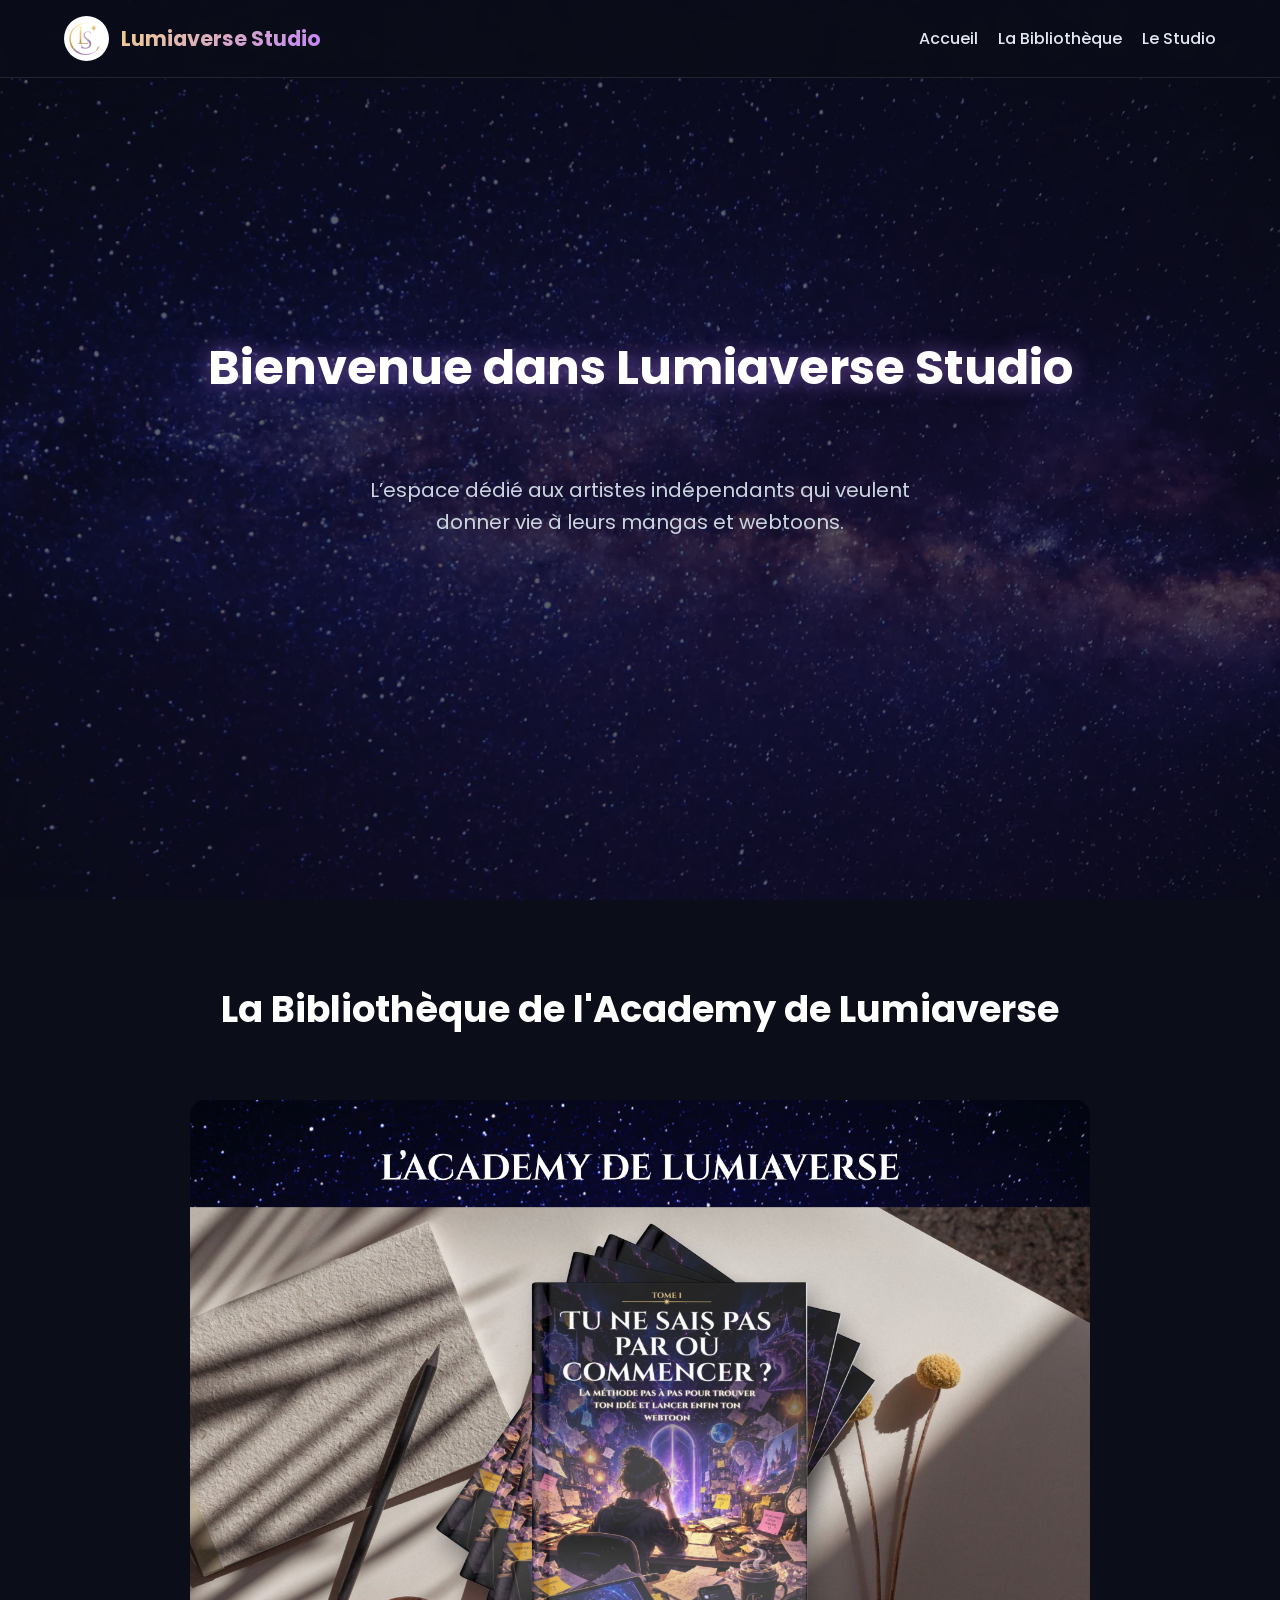
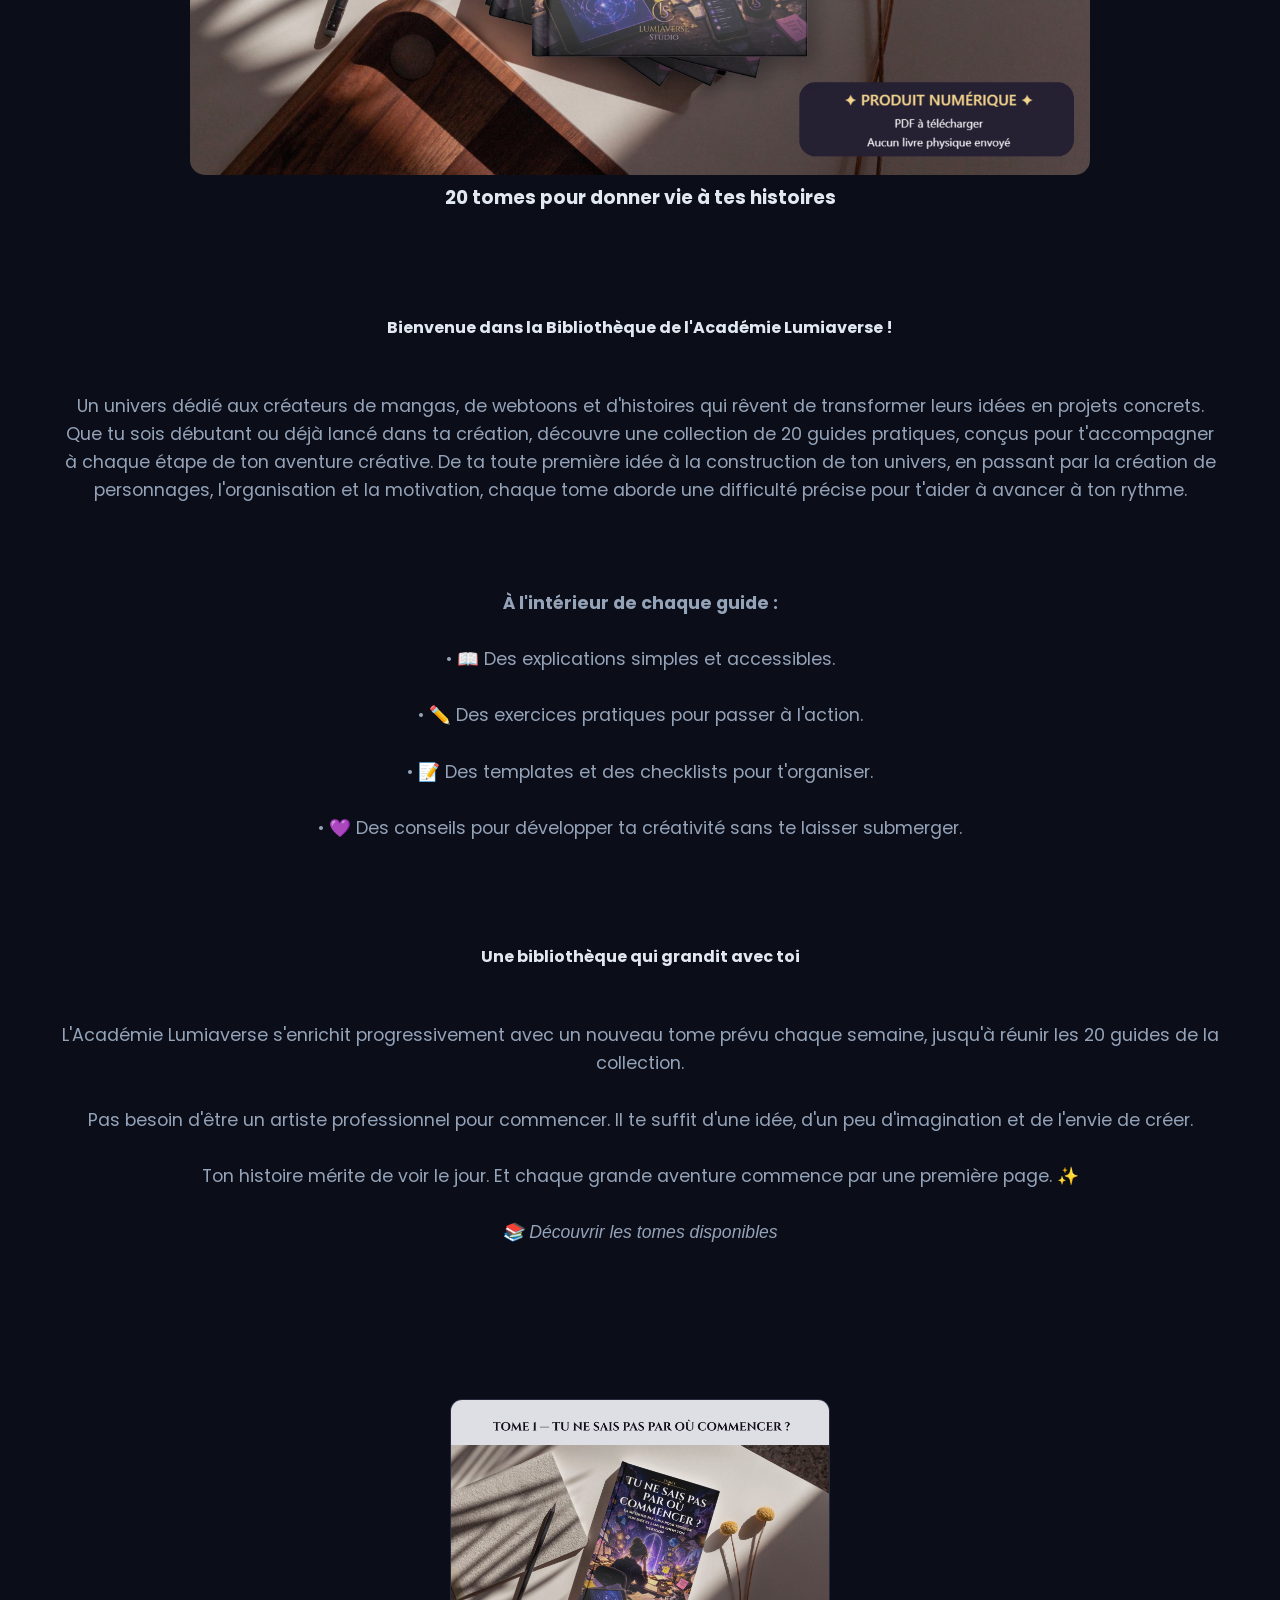
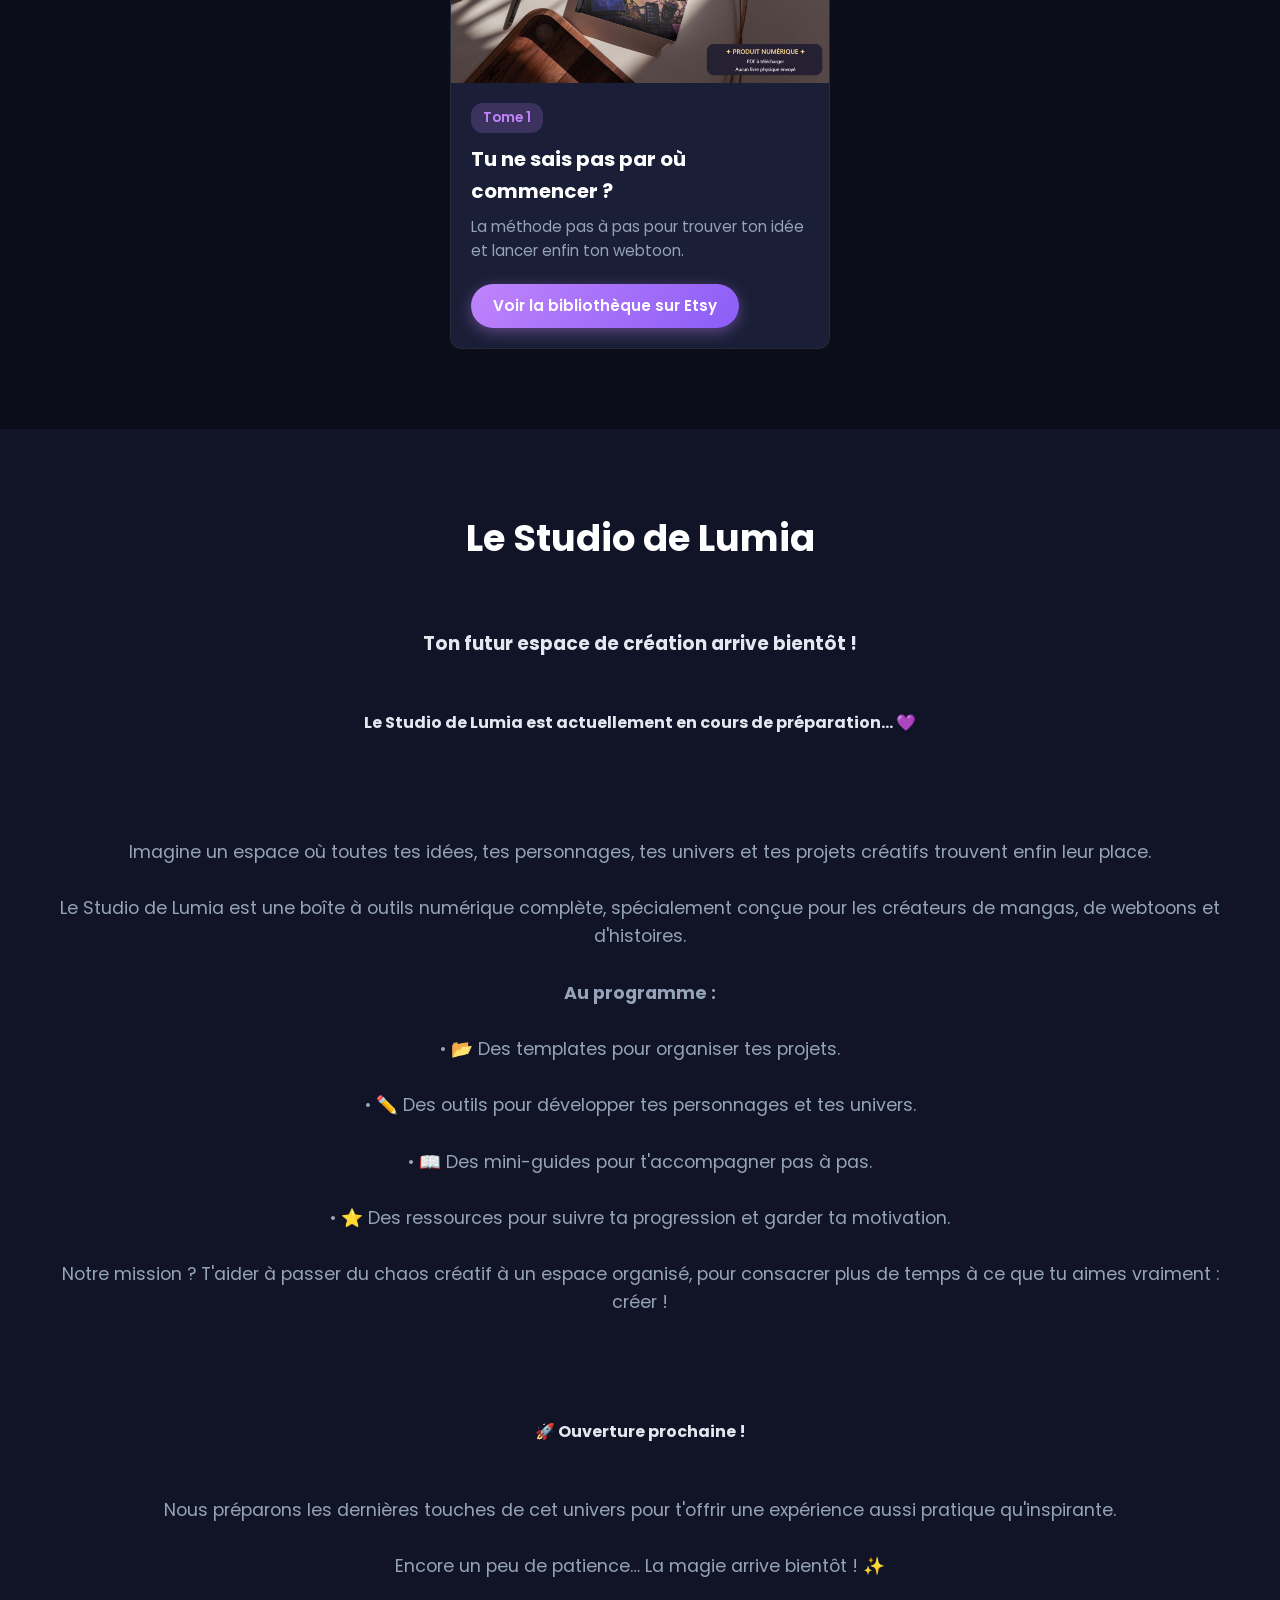
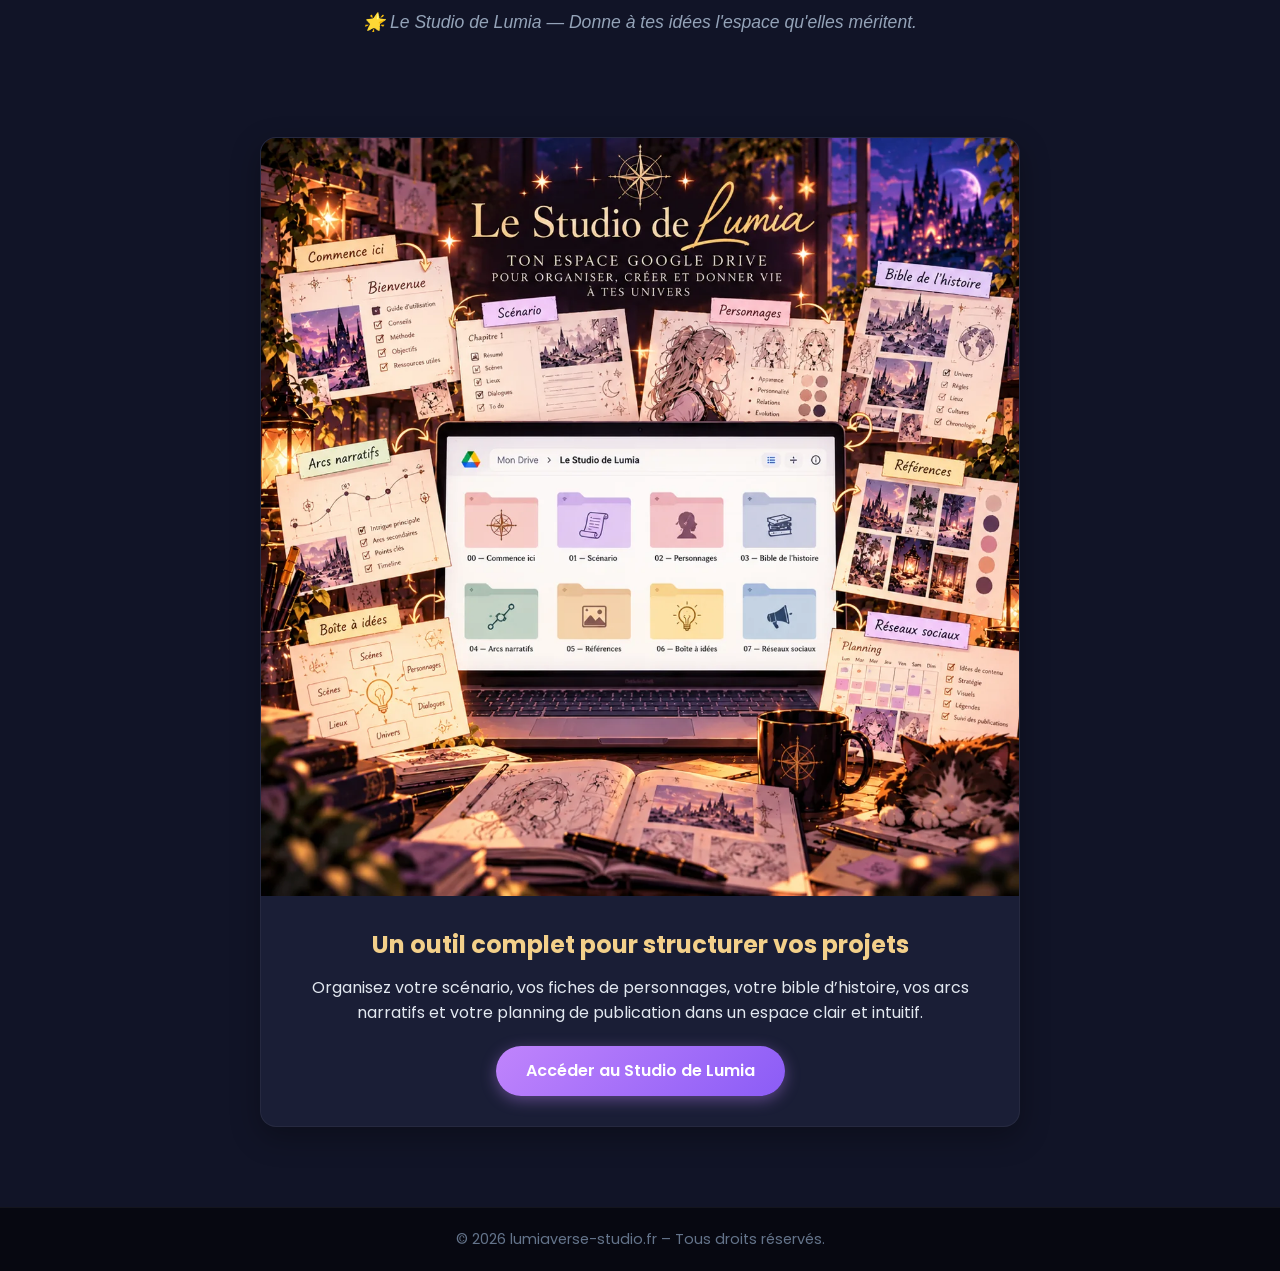
==== commit b064a38e: "Update index.html" ====
--- a/index.html
+++ b/index.html
@@ -312,7 +312,13 @@
     <div class="section-title">
       <h2>La Bibliothèque de l'Academy de Lumiaverse</h2>
       <br><br>
-      <img src="L'Academy-Lumiaverse.png"> 
+      <div style="text-align: center;">
+          <img
+            src="L-Academy-Lumiaverse.png"
+            alt="Les 20 tomes de l'Académie Lumiaverse"
+            style="width: 100%; max-width: 900px;
+                   height: auto; border-radius: 15px;">
+        </div> 
       <h3>20 tomes pour donner vie à tes histoires</h3>
       <br><br><br><br>
       <h4>Bienvenue dans la Bibliothèque de l'Académie Lumiaverse !</h4>
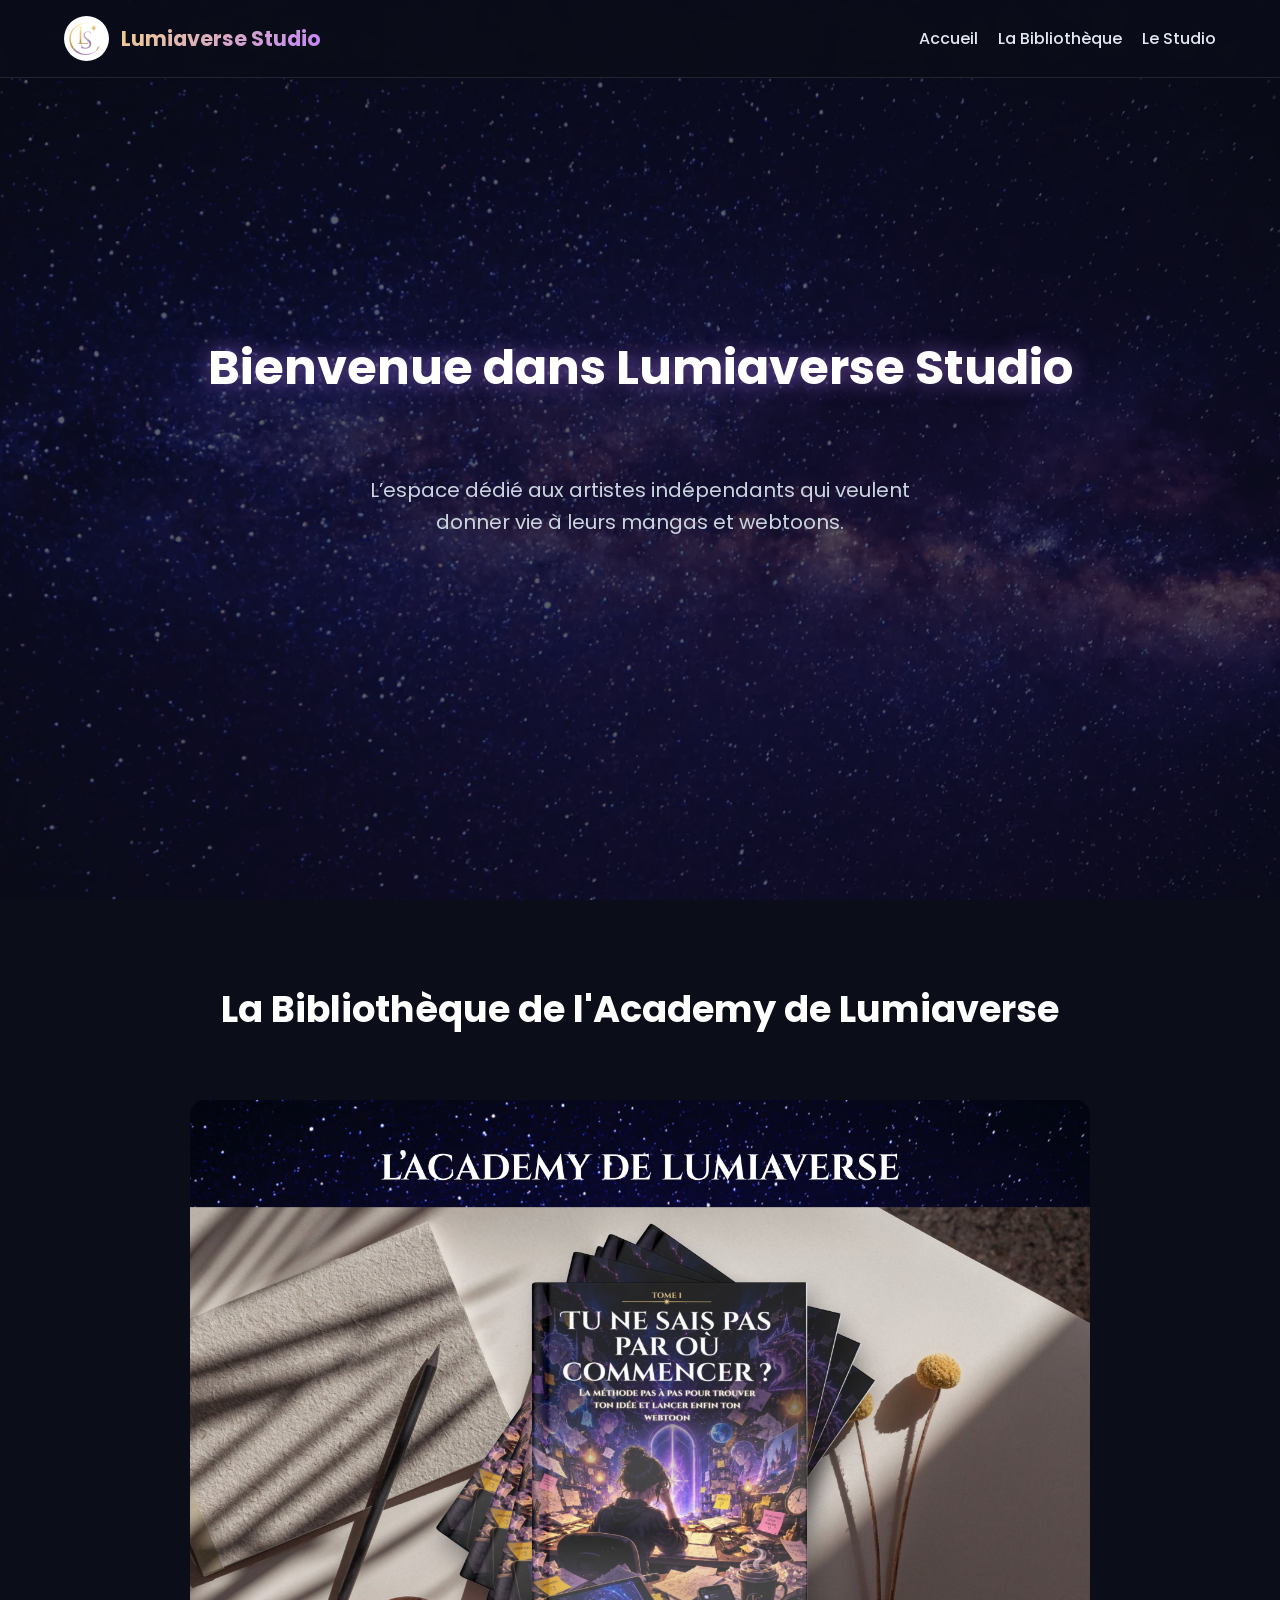
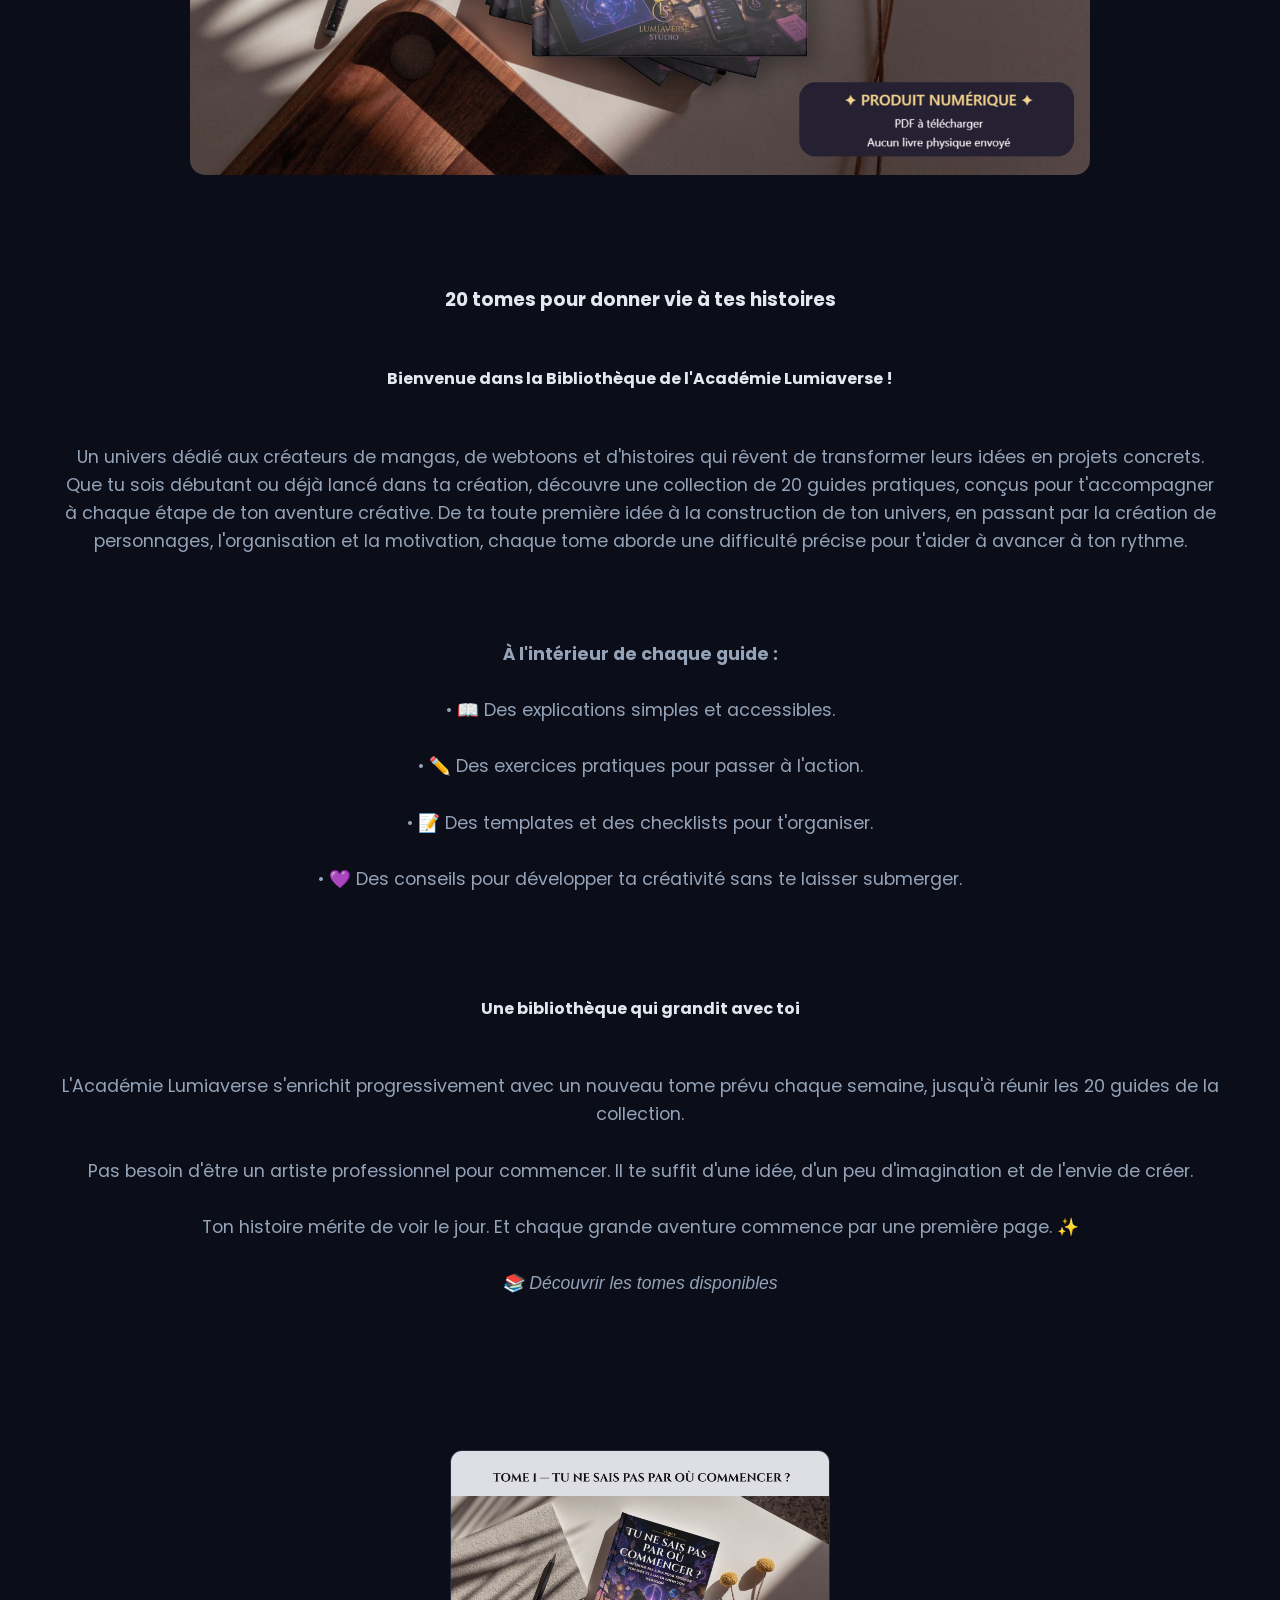
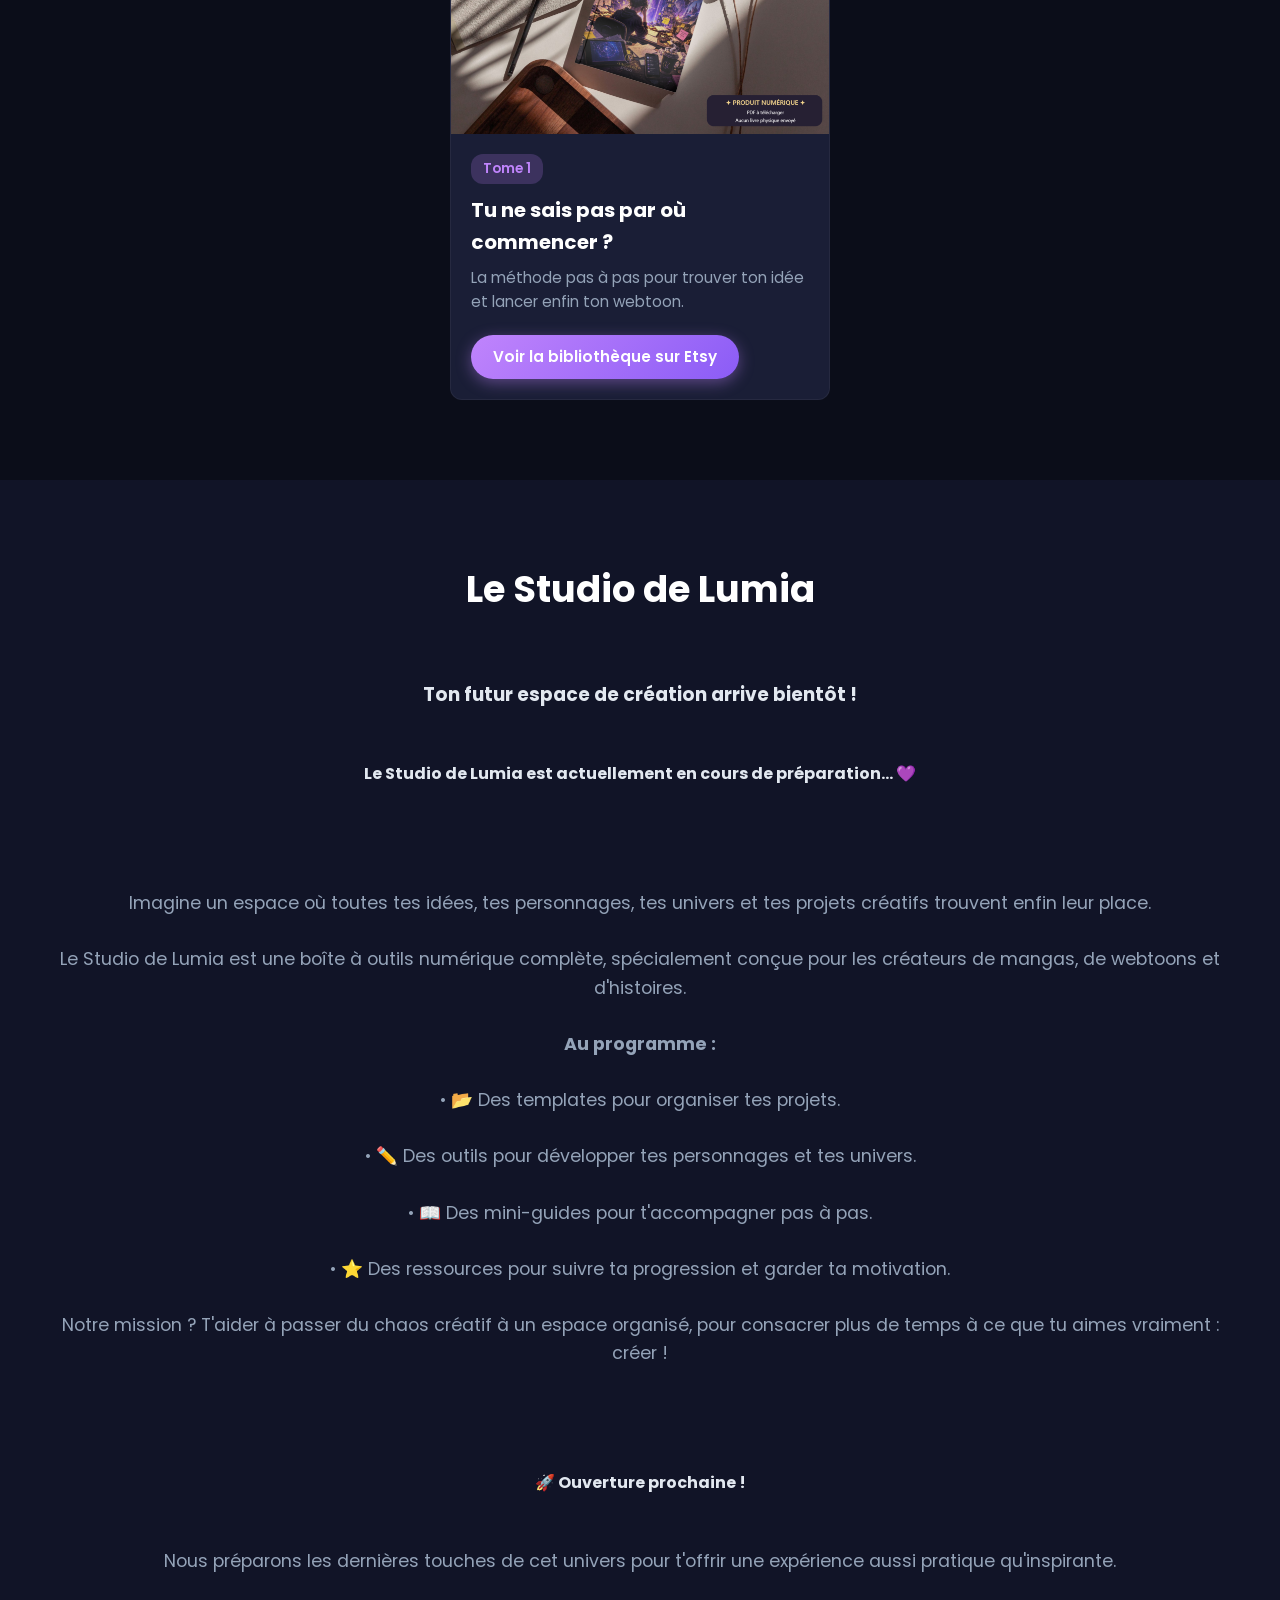
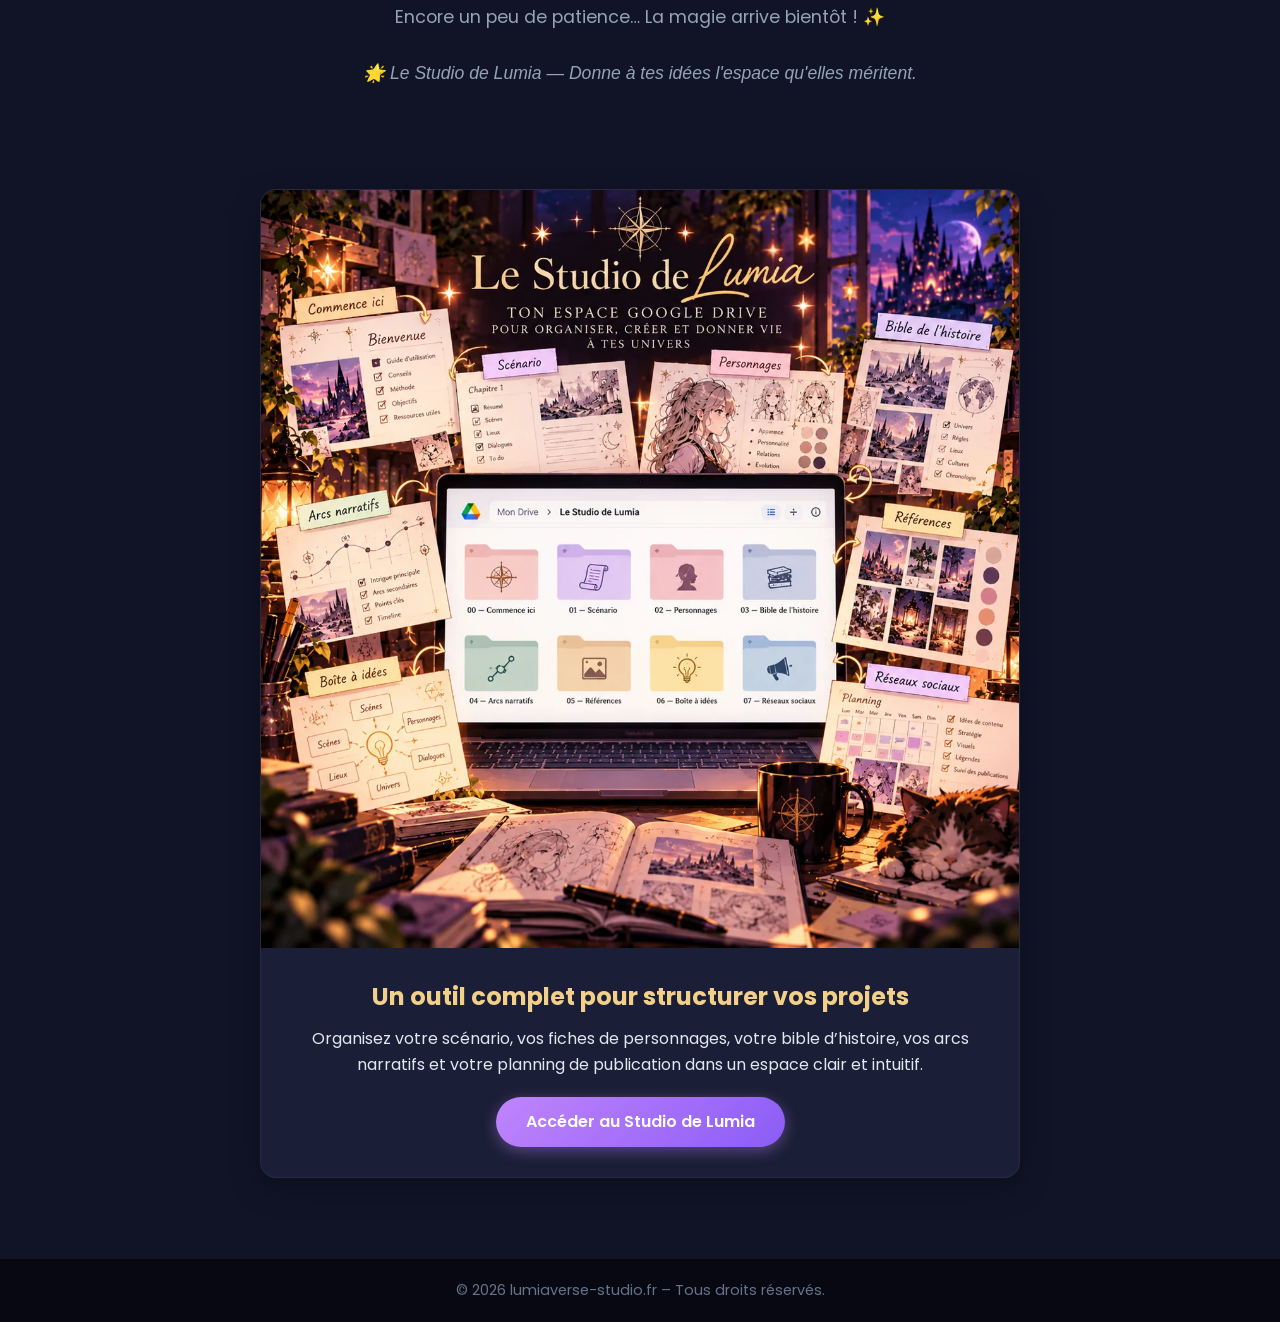
==== commit 0f18cc34: "Update index.html" ====
--- a/index.html
+++ b/index.html
@@ -319,8 +319,9 @@
             style="width: 100%; max-width: 900px;
                    height: auto; border-radius: 15px;">
         </div> 
+      <br><br><br><br>
       <h3>20 tomes pour donner vie à tes histoires</h3>
-      <br><br><br><br>
+      <br><br>
       <h4>Bienvenue dans la Bibliothèque de l'Académie Lumiaverse !</h4>
       <br><br>
       <p>Un univers dédié aux créateurs de mangas, de webtoons et d'histoires qui rêvent de transformer leurs idées en projets concrets. Que tu sois débutant ou déjà lancé dans ta création, découvre une collection de 20 guides pratiques, conçus pour t'accompagner à chaque étape de ton aventure créative. De ta toute première idée à la construction de ton univers, en passant par la création de personnages, l'organisation et la motivation, chaque tome aborde une difficulté précise pour t'aider à avancer à ton rythme.
